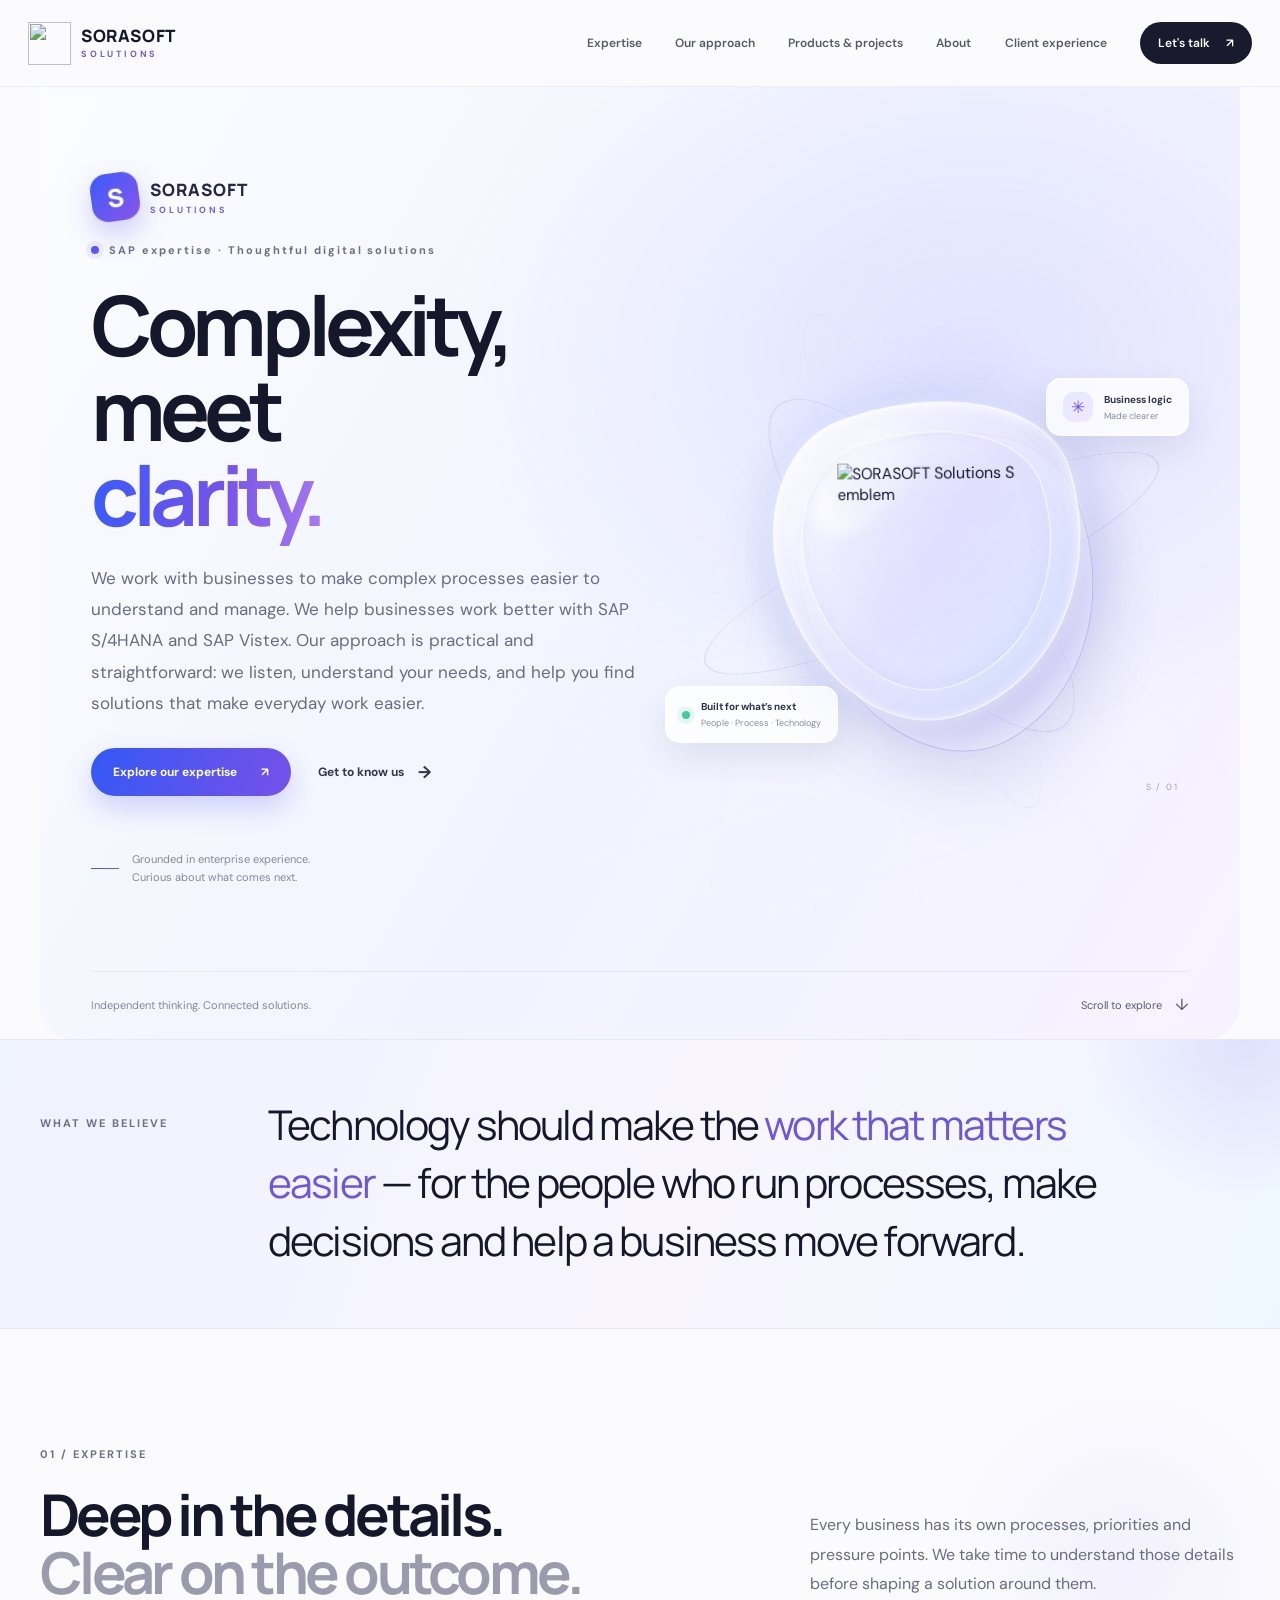
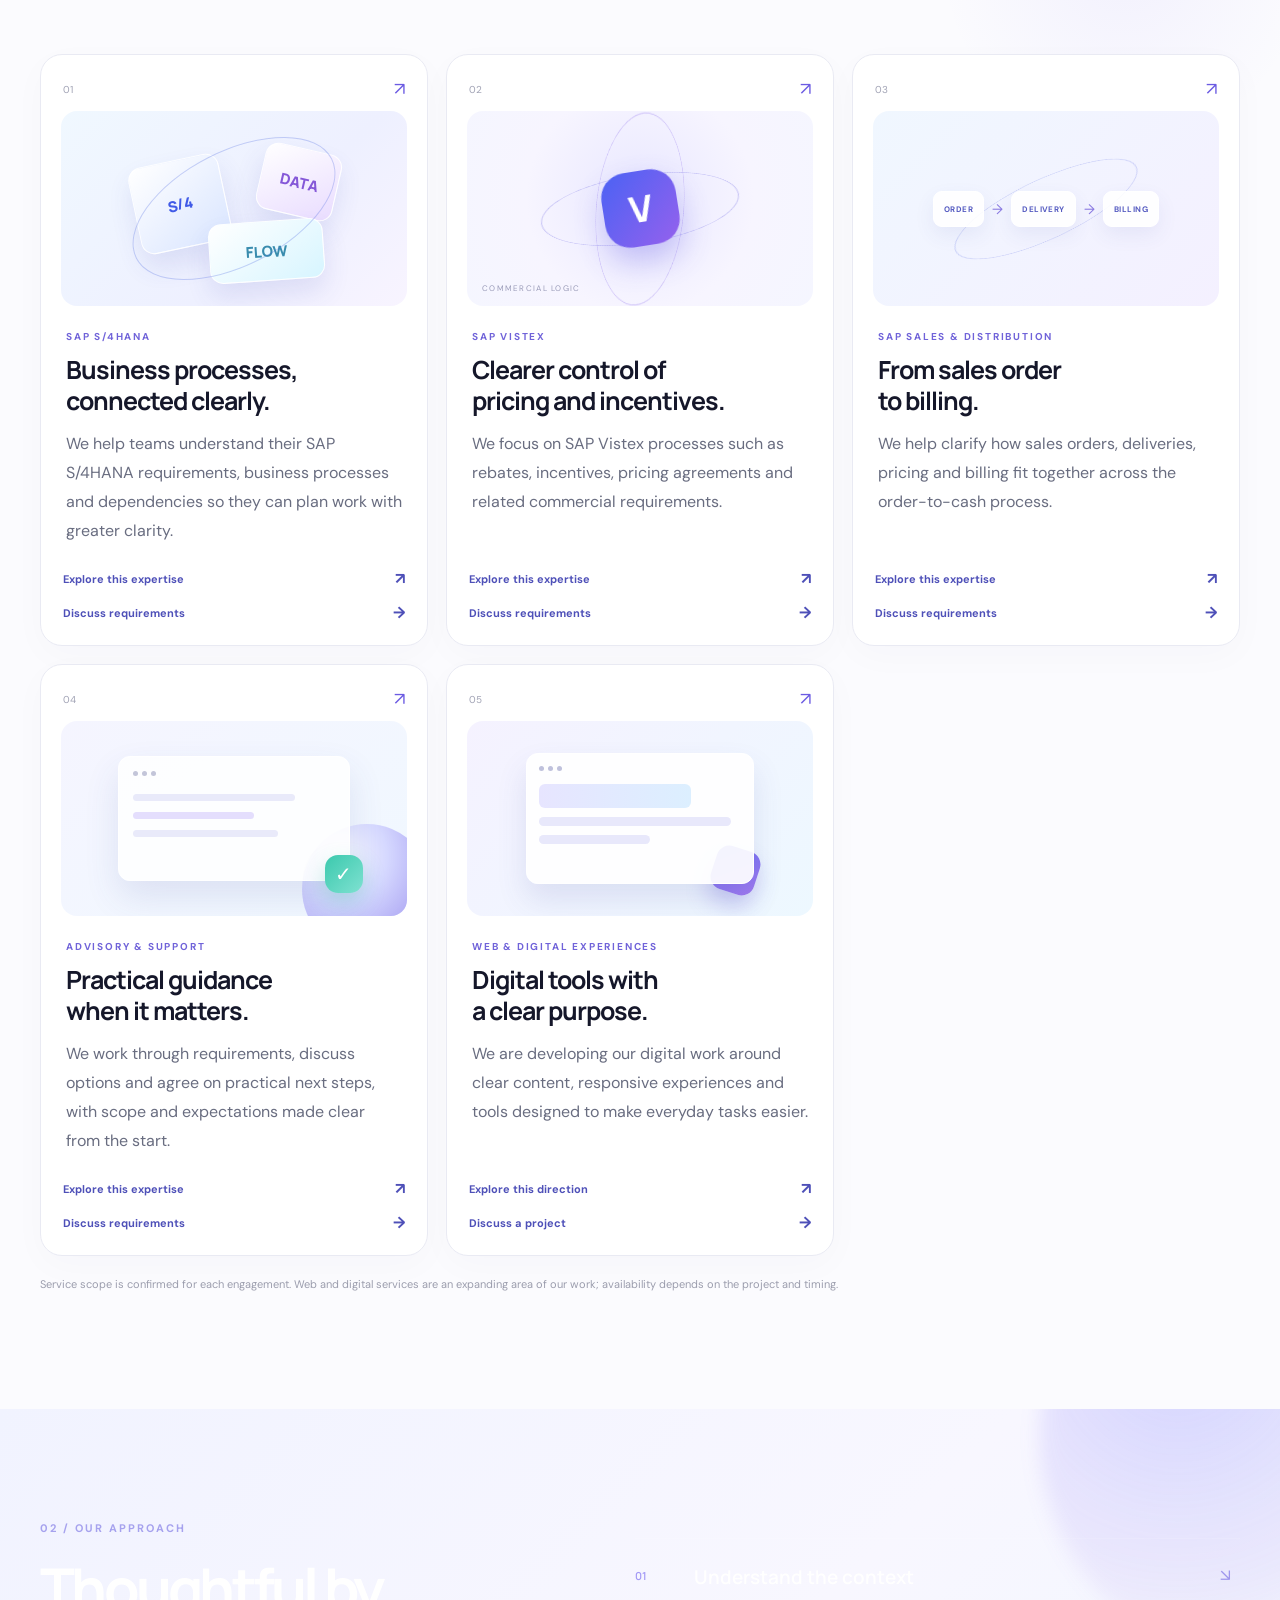
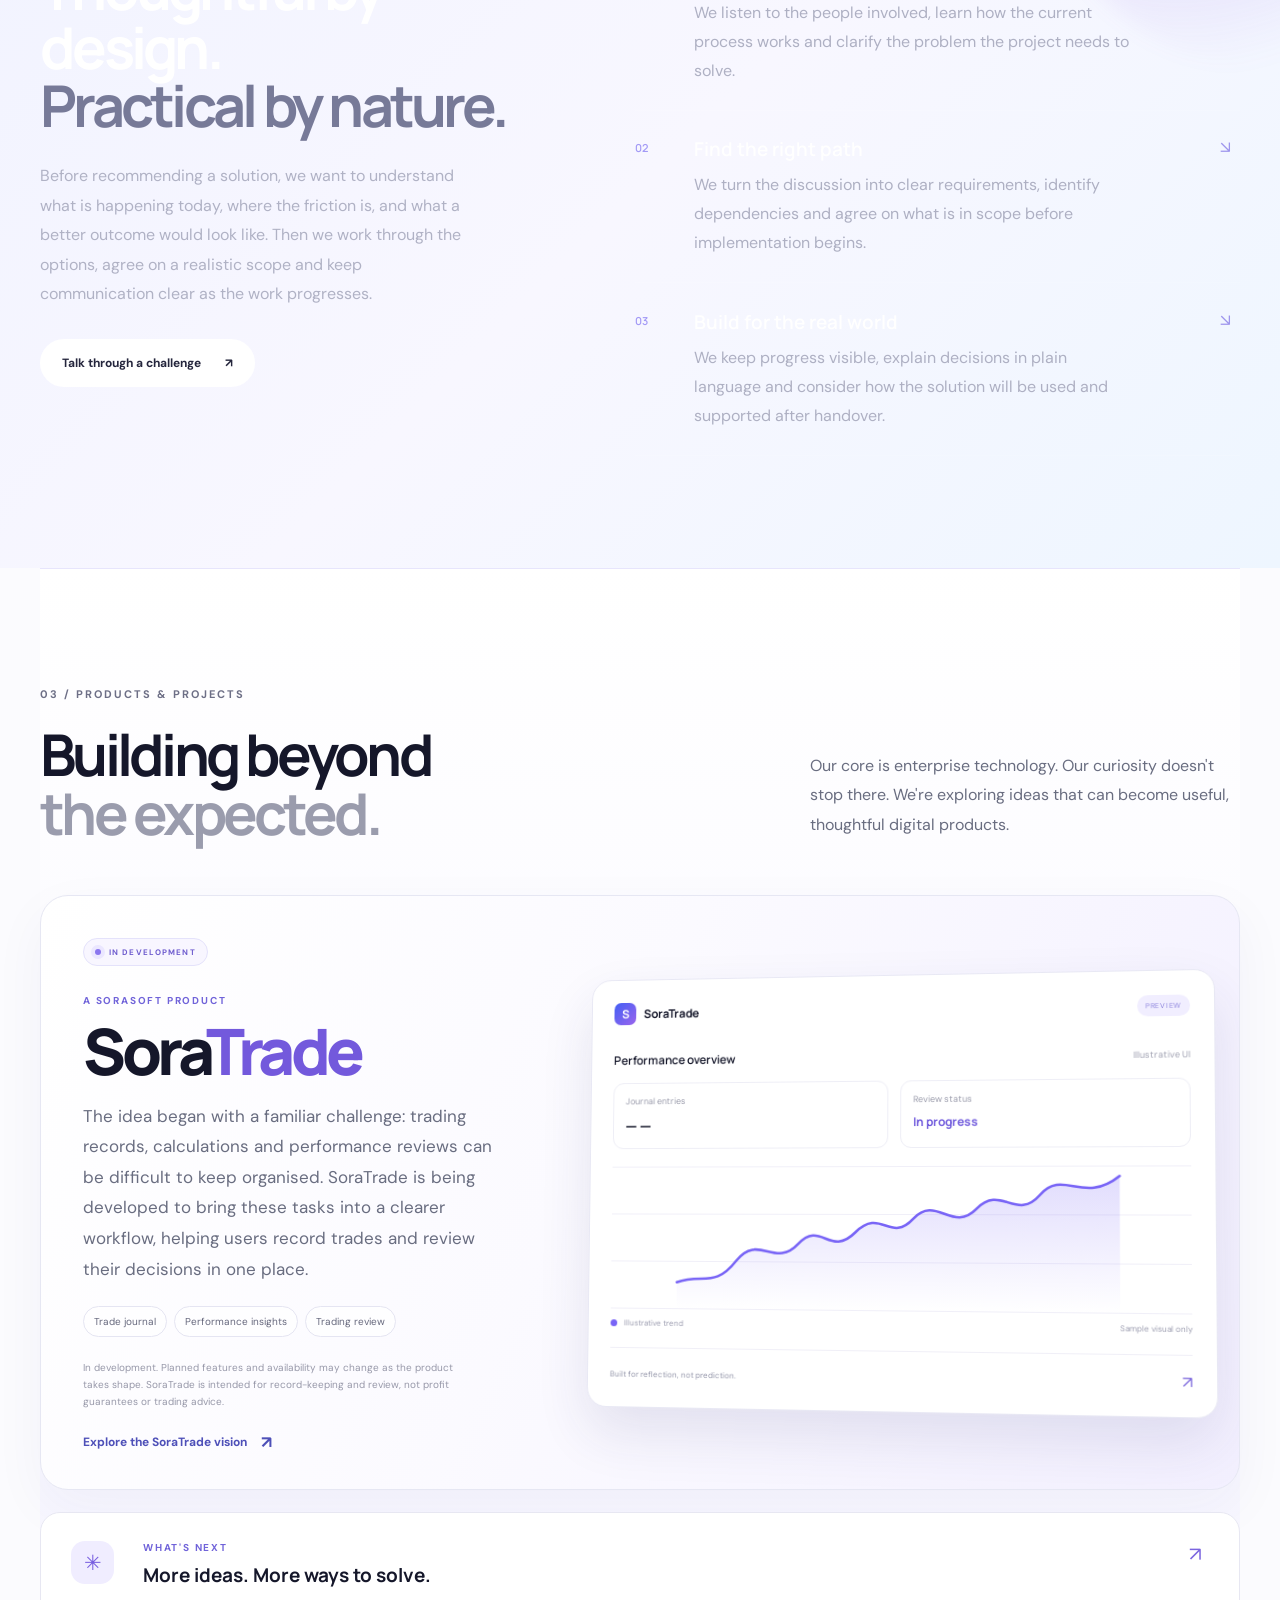
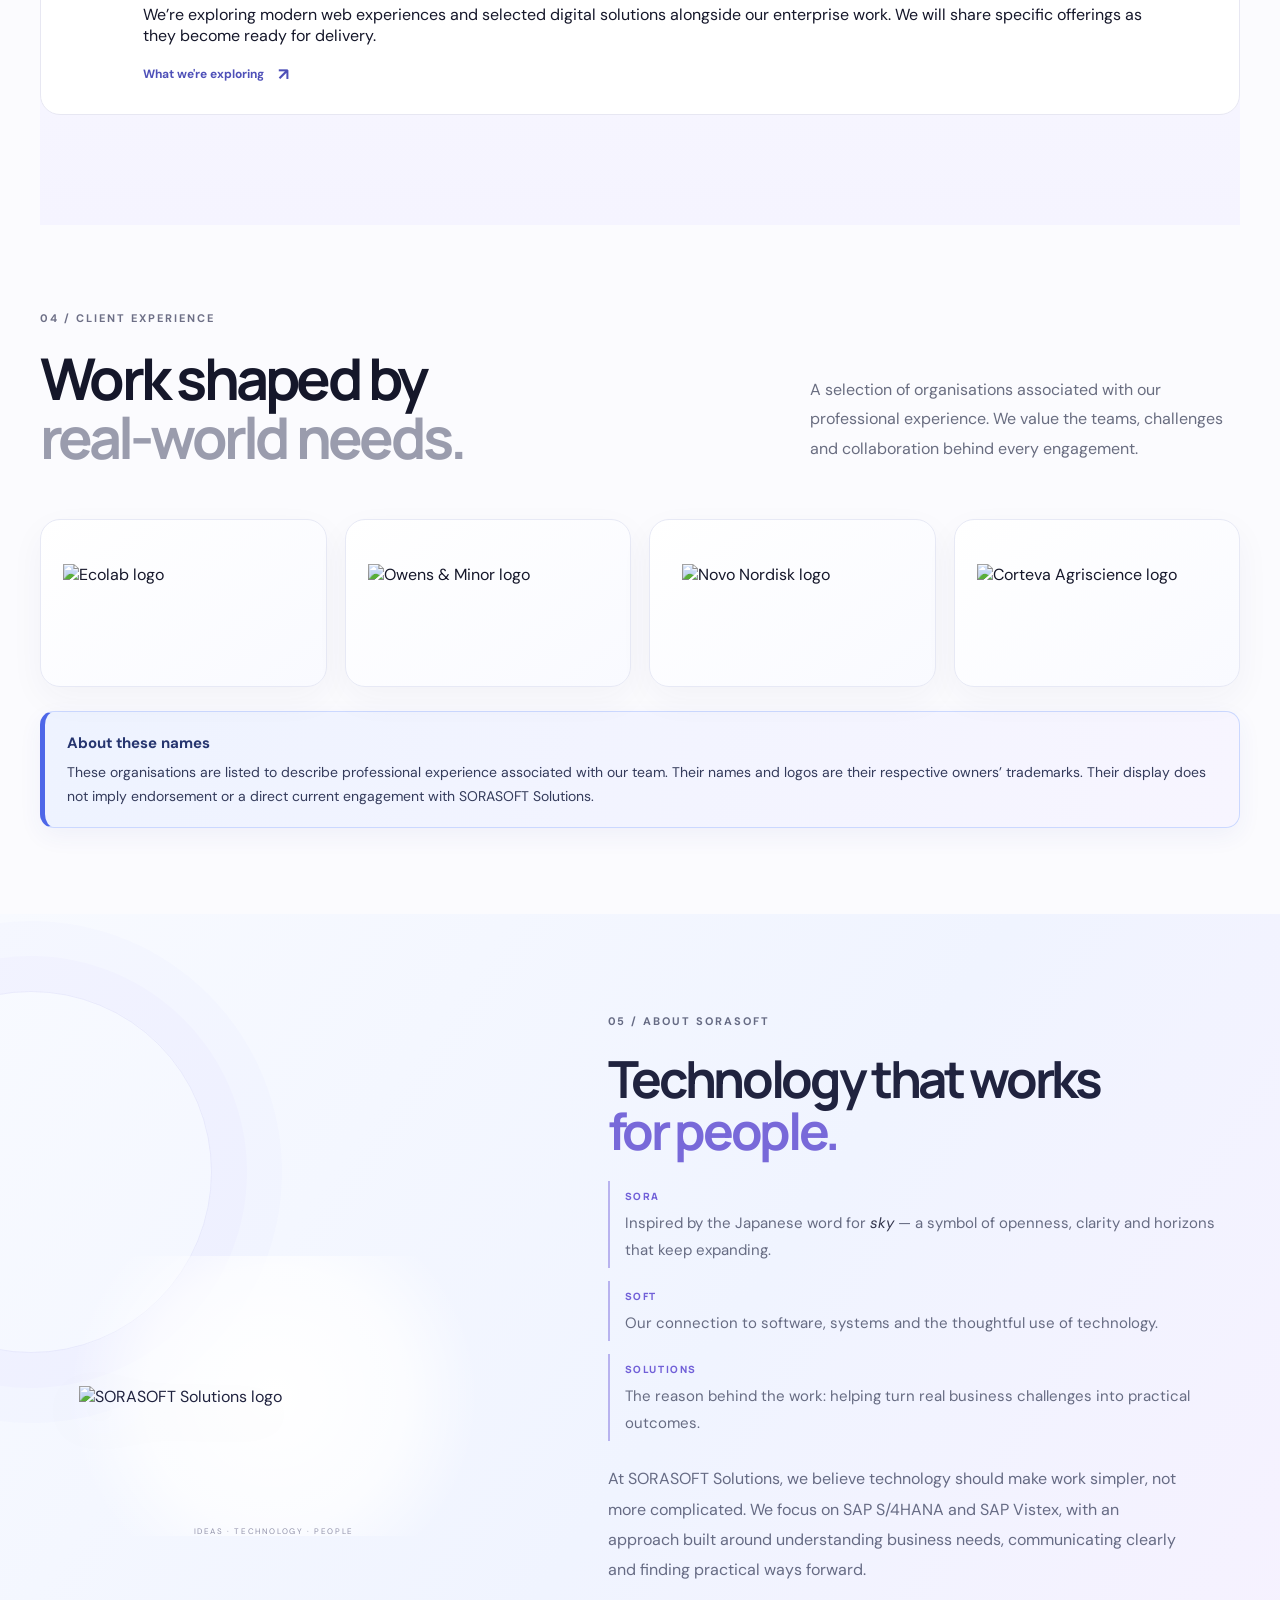
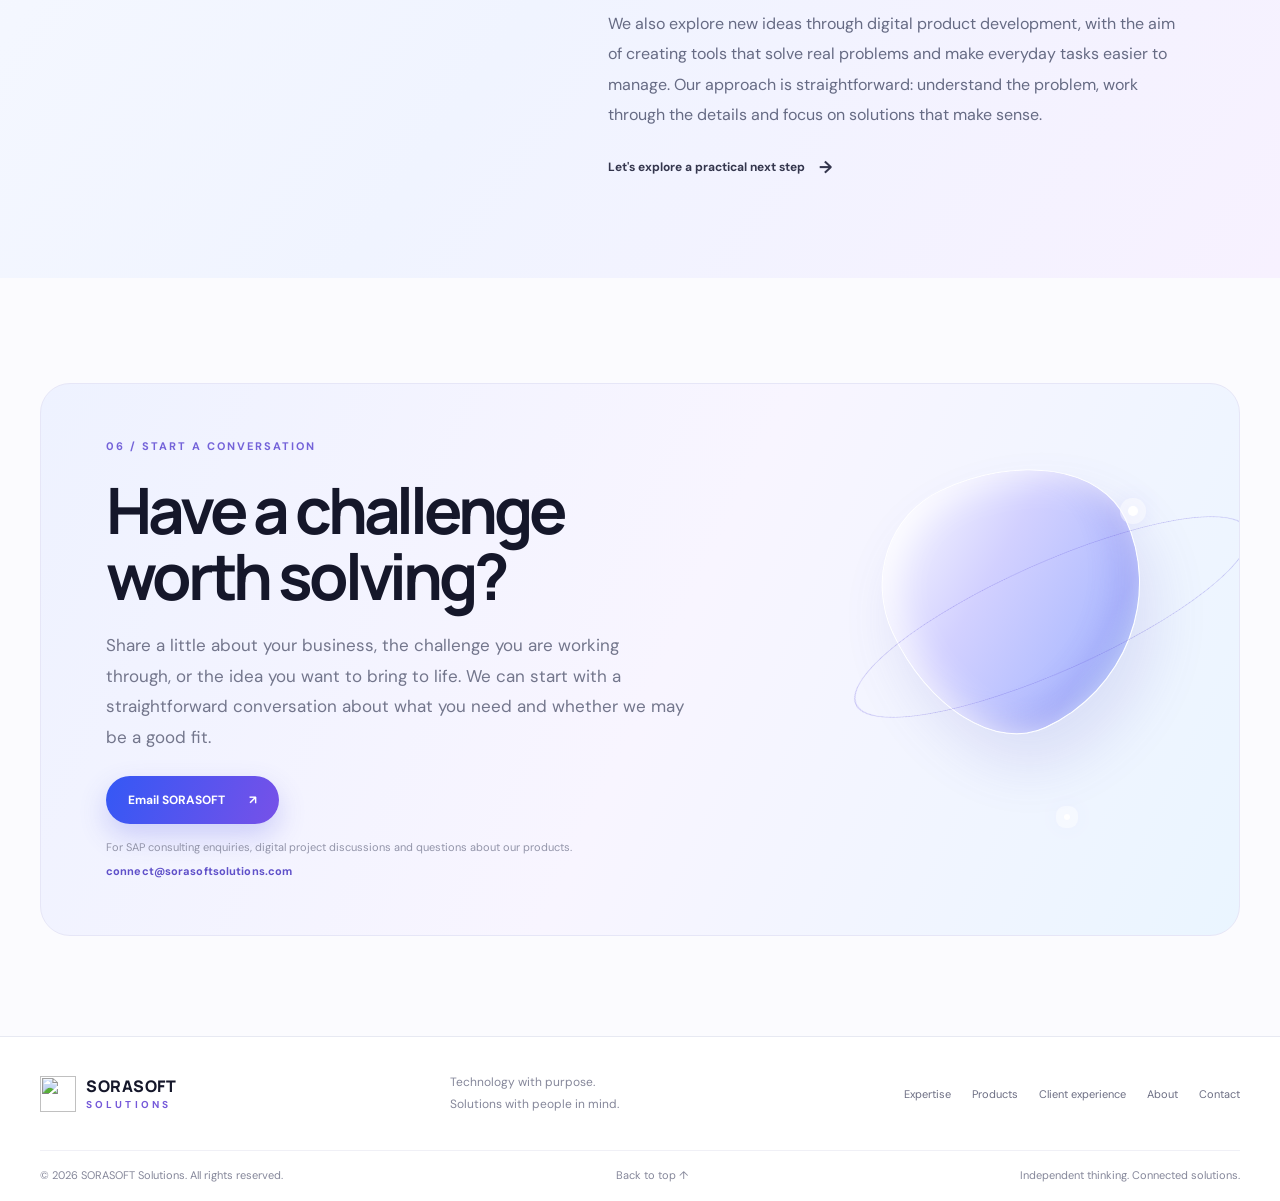
==== index.html @ 2ef9d464 "Add files via upload" ====
<!doctype html>
<html lang="en">
<head>
  <meta charset="utf-8">
  <meta name="viewport" content="width=device-width, initial-scale=1">
  <meta name="theme-color" content="#f8f9ff">
  <meta name="description" content="SORASOFT Solutions (also written Sora Soft Solutions) provides focused SAP S/4HANA, SAP Vistex, SAP Sales and Distribution, and practical technology consulting. Visit sorasoftsolutions.com.">
  <meta name="author" content="SORASOFT Solutions">
  <meta name="application-name" content="SORASOFT Solutions">
  <meta property="og:site_name" content="SORASOFT Solutions">
  <meta name="twitter:card" content="summary">
  <meta property="og:title" content="SORASOFT Solutions — Technology with purpose">
  <meta property="og:description" content="SAP expertise today. Thoughtful digital products for tomorrow.">
  <meta property="og:type" content="website">
  <meta name="color-scheme" content="light">
  <meta property="og:url" content="https://sorasoftsolutions.com/">
  <link rel="canonical" href="https://sorasoftsolutions.com/">
  <link rel="icon" type="image/png" href="img/favicon.png">
  <link rel="preconnect" href="https://fonts.googleapis.com">
  <link rel="preconnect" href="https://fonts.gstatic.com" crossorigin>
  <link href="https://fonts.googleapis.com/css2?family=DM+Sans:wght@400;500;600;700&family=Manrope:wght@400;500;600;700;800&display=swap" rel="stylesheet">
  <link rel="stylesheet" href="style.css">
  <script type="application/ld+json">
  {
    "@context": "https://schema.org",
    "@type": "WebSite",
    "url": "https://sorasoftsolutions.com/",
    "name": "SORASOFT Solutions",
    "alternateName": ["Sora Soft Solutions", "sorasoftsolutions", "sorasoftsolutions.com"]
  }
  </script>
  <script type="application/ld+json">
  {
    "@context": "https://schema.org",
    "@type": "Organization",
    "name": "SORASOFT Solutions",
    "alternateName": "Sora Soft Solutions",
    "url": "https://sorasoftsolutions.com/",
    "logo": "https://sorasoftsolutions.com/img/sorasoft-logo-full.png",
    "email": "connect@sorasoftsolutions.com",
    "description": "Technology consulting focused on SAP S/4HANA, SAP Vistex, SAP Sales and Distribution, and selected digital experiences."
  }
  </script>
  <title>SORASOFT Solutions | Sora Soft Solutions — SAP S/4HANA & SAP Vistex</title>
</head>
<body>
  <div class="welcome-reveal" aria-hidden="true">
    <div class="welcome-reveal-orbit"></div>
    <img src="img/sorasoft-symbol.png" alt="" class="welcome-reveal-symbol">
    <div class="welcome-reveal-name"><strong>SORASOFT</strong><span>SOLUTIONS</span></div>
    <div class="welcome-reveal-line"></div>
  </div>
  <div class="scroll-progress" aria-hidden="true"><span id="progressBar"></span></div>
  <a class="skip-link" href="#main-content">Skip to content</a>
  <header class="site-header" id="top">
    <div class="nav-shell">
      <a class="brand" href="#top" aria-label="SORASOFT Solutions home">
        <img src="img/sorasoft-symbol.png" alt="" class="brand-symbol">
        <span class="brand-type"><strong>SORASOFT</strong><small>SOLUTIONS</small></span>
      </a>
      <button class="menu-toggle" aria-label="Open navigation" aria-expanded="false" aria-controls="mainNav">
        <span></span><span></span>
      </button>
      <nav class="main-nav" id="mainNav" aria-label="Main navigation">
        <a href="#expertise">Expertise</a>
        <a href="#approach">Our approach</a>
        <a href="#products">Products & projects</a>
        <a href="#about">About</a><a href="#clients">Client experience</a>
        <a class="nav-cta" href="#contact">Let's talk <span aria-hidden="true">↗</span></a>
      </nav>
    </div>
  </header>

  <main id="main-content">
    <section class="hero section-wrap">
      <div class="hero-copy reveal">
        <p class="hero-brand-reveal"><span class="hero-brand-mark">S</span><span><strong>SORASOFT</strong><small>SOLUTIONS</small></span></p>
        <div class="eyebrow"><span class="eyebrow-dot"></span> SAP expertise · Thoughtful digital solutions</div>
        <h1>Complexity, meet<br><span class="gradient-text">clarity.</span></h1>
        <p class="hero-lede">We work with businesses to make complex processes easier to understand and manage. We help businesses work better with SAP S/4HANA and SAP Vistex. Our approach is practical and straightforward: we listen, understand your needs, and help you find solutions that make everyday work easier.</p>
        <div class="hero-actions">
          <a class="button button-primary" href="#expertise">Explore our expertise <span aria-hidden="true">↗</span></a>
          <a class="text-link" href="#about">Get to know us <span aria-hidden="true">→</span></a>
        </div>
        <div class="hero-note">
          <span class="note-line"></span>
          <span>Grounded in enterprise experience.<br>Curious about what comes next.</span>
        </div>
      </div>

      <div class="hero-art reveal" aria-label="Abstract blue and violet dimensional artwork">
        <div class="art-glow"></div>
        <div class="art-grid"></div>
        <div class="orbit orbit-one"></div>
        <div class="orbit orbit-two"></div>
        <div class="orbit orbit-three"></div>
        <div class="glass-disc disc-back"></div>
        <div class="glass-disc disc-main">
          <div class="disc-highlight"></div>
          <img src="img/sorasoft-symbol.png" alt="SORASOFT Solutions S emblem" class="hero-symbol">
        </div>
        <div class="float-chip chip-top"><span class="chip-icon">✳</span><span><b>Business logic</b><small>Made clearer</small></span></div>
        <div class="float-chip chip-bottom"><span class="chip-pulse"></span><span><b>Built for what’s next</b><small>People · Process · Technology</small></span></div>
        <span class="art-index">S / 01</span>
      </div>
      <div class="hero-bottomline"><span>Independent thinking. Connected solutions.</span><a href="#expertise" aria-label="Scroll to expertise">Scroll to explore <span>↓</span></a></div>
    </section>

    <section class="intro-band">
      <div class="section-wrap intro-inner reveal">
        <p class="section-kicker">WHAT WE BELIEVE</p>
        <p class="intro-statement">Technology should make the <span>work that matters easier</span> — for the people who run processes, make decisions and help a business move forward.</p>
      </div>
    </section>

    <section class="section-wrap section-space" id="expertise">
      <div class="section-heading reveal">
        <div><p class="section-kicker">01 / EXPERTISE</p><h2>Deep in the details.<br><span class="muted-heading">Clear on the outcome.</span></h2></div>
        <p class="section-summary">Every business has its own processes, priorities and pressure points. We take time to understand those details before shaping a solution around them.</p>
      </div>
      <div class="expertise-grid">
        <article class="expertise-card reveal">
          <div class="card-topline"><span>01</span><span class="card-arrow">↗</span></div>
          <div class="card-visual visual-s4"><div class="s4-tile tile-one">S/4</div><div class="s4-tile tile-two">DATA</div><div class="s4-tile tile-three">FLOW</div><div class="s4-orbit"></div></div>
          <div class="card-copy"><p class="card-eyebrow">SAP S/4HANA</p><h3>Business processes,<br>connected clearly.</h3><p>We help teams understand their SAP S/4HANA requirements, business processes and dependencies so they can plan work with greater clarity.</p></div>
          <div class="card-actions"><button class="card-link detail-trigger" type="button" data-detail="s4hana">Explore this expertise <span>↗</span></button><a class="card-link" href="#contact">Discuss requirements <span>→</span></a></div>
        </article>
        <article class="expertise-card card-large reveal">
          <div class="card-topline"><span>02</span><span class="card-arrow">↗</span></div>
          <div class="card-visual visual-vistex"><div class="vistex-ring ring-a"></div><div class="vistex-ring ring-b"></div><div class="vistex-core">V</div><span class="visual-label">COMMERCIAL LOGIC</span></div>
          <div class="card-copy"><p class="card-eyebrow">SAP VISTEX</p><h3>Clearer control of<br>pricing and incentives.</h3><p>We focus on SAP Vistex processes such as rebates, incentives, pricing agreements and related commercial requirements.</p></div>
          <div class="card-actions"><button class="card-link detail-trigger" type="button" data-detail="vistex">Explore this expertise <span>↗</span></button><a class="card-link" href="#contact">Discuss requirements <span>→</span></a></div>
        </article>
        <article class="expertise-card reveal">
          <div class="card-topline"><span>03</span><span class="card-arrow">↗</span></div>
          <div class="card-visual visual-sd"><div class="sd-flow"><span>ORDER</span><i>→</i><span>DELIVERY</span><i>→</i><span>BILLING</span></div><div class="sd-orbit"></div></div>
          <div class="card-copy"><p class="card-eyebrow">SAP SALES & DISTRIBUTION</p><h3>From sales order<br>to billing.</h3><p>We help clarify how sales orders, deliveries, pricing and billing fit together across the order-to-cash process.</p></div>
          <div class="card-actions"><button class="card-link detail-trigger" type="button" data-detail="sd">Explore this expertise <span>↗</span></button><a class="card-link" href="#contact">Discuss requirements <span>→</span></a></div>
        </article>
        <article class="expertise-card reveal">
          <div class="card-topline"><span>04</span><span class="card-arrow">↗</span></div>
          <div class="card-visual visual-support"><div class="support-window"><div class="window-dots"><i></i><i></i><i></i></div><div class="window-row row-a"></div><div class="window-row row-b"></div><div class="window-row row-c"></div><div class="window-check">✓</div></div><div class="support-orb"></div></div>
          <div class="card-copy"><p class="card-eyebrow">ADVISORY & SUPPORT</p><h3>Practical guidance<br>when it matters.</h3><p>We work through requirements, discuss options and agree on practical next steps, with scope and expectations made clear from the start.</p></div>
          <div class="card-actions"><button class="card-link detail-trigger" type="button" data-detail="advisory">Explore this expertise <span>↗</span></button><a class="card-link" href="#contact">Discuss requirements <span>→</span></a></div>
        </article>
        <article class="expertise-card reveal">
          <div class="card-topline"><span>05</span><span class="card-arrow">↗</span></div>
          <div class="card-visual visual-web"><div class="web-window"><div class="web-top"><i></i><i></i><i></i></div><div class="web-block web-block-a"></div><div class="web-block web-block-b"></div><div class="web-block web-block-c"></div></div><div class="web-cube"></div></div>
          <div class="card-copy"><p class="card-eyebrow">WEB & DIGITAL EXPERIENCES</p><h3>Digital tools with<br>a clear purpose.</h3><p>We are developing our digital work around clear content, responsive experiences and tools designed to make everyday tasks easier.</p></div>
          <div class="card-actions"><button class="card-link detail-trigger" type="button" data-detail="web">Explore this direction <span>↗</span></button><a class="card-link" href="#contact">Discuss a project <span>→</span></a></div>
        </article>
      </div>

      <p class="section-footnote">Service scope is confirmed for each engagement. Web and digital services are an expanding area of our work; availability depends on the project and timing.</p>
    </section>

    <section class="approach-section" id="approach">
      <div class="section-wrap approach-layout">
        <div class="approach-copy reveal"><p class="section-kicker">02 / OUR APPROACH</p><h2>Thoughtful by design.<br><span class="muted-heading">Practical by nature.</span></h2><p class="section-summary">Before recommending a solution, we want to understand what is happening today, where the friction is, and what a better outcome would look like. Then we work through the options, agree on a realistic scope and keep communication clear as the work progresses.</p><a class="button button-light" href="#contact">Talk through a challenge <span>↗</span></a></div>
        <div class="approach-steps reveal">
          <article class="approach-step"><span class="step-number">01</span><div><h3>Understand the context</h3><p>We listen to the people involved, learn how the current process works and clarify the problem the project needs to solve.</p></div><span class="step-mark">↘</span></article>
          <article class="approach-step"><span class="step-number">02</span><div><h3>Find the right path</h3><p>We turn the discussion into clear requirements, identify dependencies and agree on what is in scope before implementation begins.</p></div><span class="step-mark">↘</span></article>
          <article class="approach-step"><span class="step-number">03</span><div><h3>Build for the real world</h3><p>We keep progress visible, explain decisions in plain language and consider how the solution will be used and supported after handover.</p></div><span class="step-mark">↘</span></article>
        </div>
      </div>
      <div class="approach-orb" aria-hidden="true"></div>
    </section>

    <section class="section-wrap section-space products-section" id="products">
      <div class="section-heading reveal">
        <div><p class="section-kicker">03 / PRODUCTS & PROJECTS</p><h2>Building beyond<br><span class="muted-heading">the expected.</span></h2></div>
        <p class="section-summary">Our core is enterprise technology. Our curiosity doesn't stop there. We're exploring ideas that can become useful, thoughtful digital products.</p>
      </div>
      <article class="product-card reveal">
        <div class="product-copy">
          <div class="product-status"><span class="status-dot"></span> IN DEVELOPMENT</div>
          <p class="card-eyebrow">A SORASOFT PRODUCT</p>
          <h3>Sora<span>Trade</span></h3>
          <p class="product-description">The idea began with a familiar challenge: trading records, calculations and performance reviews can be difficult to keep organised. SoraTrade is being developed to bring these tasks into a clearer workflow, helping users record trades and review their decisions in one place.</p>
          <div class="product-tags"><span>Trade journal</span><span>Performance insights</span><span>Trading review</span></div>
          <p class="product-disclaimer">In development. Planned features and availability may change as the product takes shape. SoraTrade is intended for record-keeping and review, not profit guarantees or trading advice.</p>
          <button class="text-link product-link detail-trigger product-detail-trigger" type="button" data-detail="soratrade">Explore the SoraTrade vision <span>↗</span></button>
        </div>
        <div class="product-preview" aria-label="Illustrative SoraTrade analytics interface preview">
          <div class="preview-top"><div class="preview-brand"><span class="preview-mark">S</span> SoraTrade</div><span class="preview-pill">PREVIEW</span></div>
          <div class="preview-heading"><span>Performance overview</span><span class="preview-period">Illustrative UI</span></div>
          <div class="preview-metrics"><div><small>Journal entries</small><b>— —</b></div><div><small>Review status</small><b class="metric-blue">In progress</b></div></div>
          <div class="chart-area"><div class="chart-gridlines"><i></i><i></i><i></i><i></i></div><svg viewBox="0 0 520 170" role="img" aria-label="Illustrative analytics curve, not real trading data"><defs><linearGradient id="chartFill" x1="0" y1="0" x2="0" y2="1"><stop offset="0" stop-color="#7864f6" stop-opacity=".22"/><stop offset="1" stop-color="#7864f6" stop-opacity="0"/></linearGradient></defs><path class="chart-fill" d="M0 138 C32 127 46 145 72 112 S119 121 146 92 S184 108 214 78 S255 91 282 62 S328 79 356 50 S402 65 429 34 S478 46 520 12 L520 170 L0 170Z"/><path class="chart-line" d="M0 138 C32 127 46 145 72 112 S119 121 146 92 S184 108 214 78 S255 91 282 62 S328 79 356 50 S402 65 429 34 S478 46 520 12"/></svg></div>
          <div class="preview-legend"><span><i></i> Illustrative trend</span><span>Sample visual only</span></div>
          <div class="preview-footer"><span>Built for reflection, not prediction.</span><span>↗</span></div>
        </div>
      </article>
      <div class="future-strip reveal"><div class="future-icon">✳</div><div><p class="card-eyebrow">WHAT'S NEXT</p><h3>More ideas. More ways to solve.</h3><p>We’re exploring modern web experiences and selected digital solutions alongside our enterprise work. We will share specific offerings as they become ready for delivery.</p><button class="text-link detail-trigger future-detail-trigger" type="button" data-detail="digital">What we're exploring <span>↗</span></button></div><span class="future-arrow">↗</span></div>
    </section>

    <section class="section-wrap section-space clients-section" id="clients">
      <div class="section-heading reveal">
        <div><p class="section-kicker">04 / CLIENT EXPERIENCE</p><h2>Work shaped by<br><span class="muted-heading">real-world needs.</span></h2></div>
        <p class="section-summary">A selection of organisations associated with our professional experience. We value the teams, challenges and collaboration behind every engagement.</p>
      </div>
      <div class="client-grid reveal" aria-label="Organisations associated with our professional experience">
        <div class="client-card"><img class="client-logo ecolab-logo" src="img/clients/ecolab.svg" alt="Ecolab logo" loading="lazy"></div>
        <div class="client-card"><img class="client-logo owens-logo" src="img/clients/owens-minor-black.png" alt="Owens &amp; Minor logo" loading="lazy"></div>
        <div class="client-card"><img class="client-logo novo-logo" src="img/clients/novo-nordisk.jpg" alt="Novo Nordisk logo" loading="lazy"></div>
        <div class="client-card"><img class="client-logo corteva-logo" src="img/clients/corteva.webp" alt="Corteva Agriscience logo" loading="lazy"></div>
      </div>
      <div class="client-note" role="note"><strong>About these names</strong><p>These organisations are listed to describe professional experience associated with our team. Their names and logos are their respective owners’ trademarks. Their display does not imply endorsement or a direct current engagement with SORASOFT Solutions.</p></div>
    </section>

    <section class="about-section" id="about">
      <div class="section-wrap about-layout">
        <div class="about-mark reveal"><img src="img/sorasoft-logo-full.png" alt="SORASOFT Solutions logo" loading="lazy"><div class="about-mark-caption">IDEAS · TECHNOLOGY · PEOPLE</div></div>
        <div class="about-copy reveal"><p class="section-kicker">05 / ABOUT SORASOFT</p><h2>Technology that works<br><span class="muted-heading">for people.</span></h2>
          <div class="name-meaning">
            <div><span class="meaning-word">SORA</span><p>Inspired by the Japanese word for <em>sky</em> — a symbol of openness, clarity and horizons that keep expanding.</p></div>
            <div><span class="meaning-word">SOFT</span><p>Our connection to software, systems and the thoughtful use of technology.</p></div>
            <div><span class="meaning-word">SOLUTIONS</span><p>The reason behind the work: helping turn real business challenges into practical outcomes.</p></div>
          </div>
          <p>At SORASOFT Solutions, we believe technology should make work simpler, not more complicated. We focus on SAP S/4HANA and SAP Vistex, with an approach built around understanding business needs, communicating clearly and finding practical ways forward.</p>
          <p>We also explore new ideas through digital product development, with the aim of creating tools that solve real problems and make everyday tasks easier to manage. Our approach is straightforward: understand the problem, work through the details and focus on solutions that make sense.</p>
          <a class="text-link" href="#contact">Let's explore a practical next step <span>→</span></a>
        </div>
      </div>
    </section>

    <section class="section-wrap contact-section" id="contact">
      <div class="contact-panel reveal">
        <div class="contact-art" aria-hidden="true"><div class="contact-sphere"></div><div class="contact-orbit"></div><div class="contact-spark spark-one"></div><div class="contact-spark spark-two"></div></div>
        <div class="contact-content"><p class="section-kicker">06 / START A CONVERSATION</p><h2>Have a challenge<br>worth solving?</h2><p>Share a little about your business, the challenge you are working through, or the idea you want to bring to life. We can start with a straightforward conversation about what you need and whether we may be a good fit.</p><a class="button button-primary" href="https://mail.google.com/mail/?view=cm&fs=1&to=connect@sorasoftsolutions.com&su=Enquiry%20for%20SORASOFT%20Solutions" target="_blank" rel="noopener noreferrer">Email SORASOFT <span>↗</span></a><small>For SAP consulting enquiries, digital project discussions and questions about our products.</small><a class="contact-email" href="https://mail.google.com/mail/?view=cm&fs=1&to=connect@sorasoftsolutions.com&su=Enquiry%20for%20SORASOFT%20Solutions" target="_blank" rel="noopener noreferrer">connect@sorasoftsolutions.com</a></div>
      </div>
    </section>
  </main>

  <footer class="site-footer">
    <div class="section-wrap footer-main">
      <a class="brand footer-brand" href="#top"><img src="img/sorasoft-symbol.png" alt="" class="brand-symbol"><span class="brand-type"><strong>SORASOFT</strong><small>SOLUTIONS</small></span></a>
      <p>Technology with purpose.<br>Solutions with people in mind.</p>
      <div class="footer-links"><a href="#expertise">Expertise</a><a href="#products">Products</a><a href="#clients">Client experience</a><a href="#about">About</a><a href="#contact">Contact</a></div>
    </div>
    <div class="section-wrap footer-bottom"><span>© <span id="year"></span> SORASOFT Solutions. All rights reserved.</span><a href="#top">Back to top ↑</a><span>Independent thinking. Connected solutions.</span></div>
  </footer>
<dialog class="detail-dialog" id="detailDialog" aria-labelledby="detailTitle">
    <div class="detail-dialog-inner">
      <button class="dialog-close detail-close" type="button" aria-label="Close details">×</button>
      <div class="detail-visual" aria-hidden="true"><div class="detail-visual-orbit"></div><div class="detail-visual-core">S</div></div>
      <div class="detail-body">
        <p class="section-kicker" id="detailKicker">SORASOFT / DETAILS</p>
        <h2 id="detailTitle">Explore our work</h2>
        <p class="detail-intro" id="detailIntro"></p>
        <div class="detail-divider"></div>
        <h3 id="detailListHeading">What this can include</h3>
        <ul class="detail-list" id="detailList"></ul>
        <p class="detail-note" id="detailNote"></p>
        <a class="button button-primary detail-contact" id="detailContact" href="https://mail.google.com/mail/?view=cm&fs=1&to=connect@sorasoftsolutions.com&su=Enquiry%20for%20SORASOFT%20Solutions" target="_blank" rel="noopener noreferrer">Discuss a project <span>↗</span></a>
      </div>
    </div>
  </dialog>

  <script src="script.js"></script>
</body>
</html>
---- style.css ----
@import url('https://fonts.googleapis.com/css2?family=DM+Sans:wght@400;500;600;700&family=Manrope:wght@400;500;600;700;800&display=swap');
:root{--ink:#15172a;--muted:#696d80;--line:#e7e9f2;--paper:#fbfbfe;--white:#fff;--blue:#3b5bfa;--violet:#8055e9;--cyan:#66d8f1;--lav:#f0edff;--max:1200px;--radius:26px;--shadow:0 22px 70px rgba(34,37,88,.10)}
*{box-sizing:border-box}html{scroll-behavior:smooth;scroll-padding-top:100px}body{margin:0;background:var(--paper);color:var(--ink);font-family:"DM Sans",sans-serif;-webkit-font-smoothing:antialiased;overflow-x:hidden}body.menu-open{overflow:hidden}a{color:inherit;text-decoration:none}button{font:inherit}.section-wrap{width:min(var(--max),calc(100% - 64px));margin-inline:auto}.scroll-progress{position:fixed;inset:0 0 auto;height:3px;z-index:1000;pointer-events:none}.scroll-progress span{display:block;height:100%;width:0;background:linear-gradient(90deg,var(--blue),var(--violet),var(--cyan))}
.site-header{position:sticky;top:0;z-index:100;background:rgba(251,251,254,.82);backdrop-filter:blur(18px);border-bottom:1px solid rgba(231,233,242,.75)}.nav-shell{width:min(1320px,calc(100% - 56px));height:86px;margin:auto;display:flex;align-items:center;justify-content:space-between;gap:32px}.brand{display:inline-flex;align-items:center;gap:10px;flex-shrink:0}.brand-symbol{width:43px;height:43px;object-fit:contain}.brand-type{display:flex;flex-direction:column;gap:1px;line-height:1}.brand-type strong{font-family:Manrope,sans-serif;font-size:17px;font-weight:800;letter-spacing:.035em}.brand-type small{font-size:9px;font-weight:700;letter-spacing:.31em;color:#7559d9;margin-top:5px}.main-nav{display:flex;align-items:center;gap:clamp(18px,2.6vw,36px);font-size:12px;font-weight:600;color:#56596d}.main-nav>a:not(.nav-cta){transition:color .2s}.main-nav>a:not(.nav-cta):hover{color:var(--blue)}.nav-cta{padding:13px 18px;background:#191a2d;color:white;border-radius:999px;display:flex;gap:16px;align-items:center;transition:transform .2s,background .2s}.nav-cta:hover{transform:translateY(-2px);background:var(--blue)}.menu-toggle{display:none}
.hero{min-height:660px;padding-top:86px;padding-bottom:24px;display:grid;grid-template-columns:1.03fr .97fr;align-items:center;gap:28px;position:relative}.hero-copy{padding:0 0 56px 0;position:relative;z-index:2}.eyebrow,.section-kicker,.card-eyebrow{font-size:10px;letter-spacing:.18em;font-weight:700;color:#6d6f86}.eyebrow{display:flex;align-items:center;gap:10px;margin-bottom:25px}.eyebrow-dot{width:8px;height:8px;border-radius:50%;background:linear-gradient(135deg,var(--blue),var(--violet));box-shadow:0 0 0 5px #eeebff}.hero h1,.section-heading h2,.approach-copy h2,.about-copy h2,.contact-content h2{font-family:Manrope,sans-serif;font-weight:700;letter-spacing:-.065em;line-height:1.02;margin:0;font-size:clamp(50px,6.1vw,80px)}.gradient-text{background:linear-gradient(100deg,#3b5bfa 5%,#7453e8 55%,#aa7bf0);-webkit-background-clip:text;background-clip:text;color:transparent}.hero-lede{max-width:520px;font-size:16px;line-height:1.85;color:var(--muted);margin:26px 0 28px}.hero-actions{display:flex;align-items:center;gap:27px;flex-wrap:wrap}.button{display:inline-flex;align-items:center;justify-content:center;gap:24px;border-radius:999px;padding:16px 22px;font-size:12px;font-weight:700;transition:transform .22s,box-shadow .22s,background .22s}.button:hover{transform:translateY(-3px)}.button-primary{color:white;background:linear-gradient(110deg,#3458f5,#7751e8);box-shadow:0 12px 28px rgba(81,83,232,.24)}.button-primary:hover{box-shadow:0 17px 34px rgba(81,83,232,.32)}.text-link{display:inline-flex;align-items:center;gap:14px;font-size:12px;font-weight:700;color:#34364d}.text-link span{font-size:17px;transition:transform .2s}.text-link:hover span{transform:translateX(4px)}.hero-note{display:flex;align-items:center;gap:13px;color:#85879a;font-size:10px;line-height:1.7;margin-top:54px}.note-line{width:28px;height:1px;background:linear-gradient(90deg,var(--blue),var(--violet))}
.hero-art{position:relative;min-height:500px;display:grid;place-items:center;isolation:isolate;perspective:1000px}.art-glow{position:absolute;width:74%;aspect-ratio:1;border-radius:50%;background:radial-gradient(circle,rgba(135,119,255,.22),rgba(115,185,255,.12) 42%,transparent 70%);filter:blur(8px);animation:glow 8s ease-in-out infinite alternate}.art-grid{position:absolute;inset:10% -6% 0;background-image:linear-gradient(rgba(100,106,193,.08) 1px,transparent 1px),linear-gradient(90deg,rgba(100,106,193,.08) 1px,transparent 1px);background-size:38px 38px;mask-image:radial-gradient(ellipse,black 0%,transparent 69%);transform:perspective(650px) rotateX(58deg) rotateZ(-16deg) scale(1.2);opacity:.6}.glass-disc{position:absolute;width:min(65%,320px);aspect-ratio:1;border-radius:36% 64% 58% 42% / 45% 37% 63% 55%;transform-style:preserve-3d}.disc-back{background:linear-gradient(135deg,rgba(88,122,255,.16),rgba(173,114,250,.12));border:1px solid rgba(116,106,237,.24);box-shadow:inset 0 0 50px rgba(255,255,255,.7),0 40px 70px rgba(64,64,171,.08);transform:translate(34px,25px) rotate(-25deg) rotateY(22deg);animation:floatBack 9s ease-in-out infinite}.disc-main{display:grid;place-items:center;background:linear-gradient(145deg,rgba(255,255,255,.95),rgba(236,233,255,.75) 50%,rgba(215,233,255,.8));border:1px solid rgba(255,255,255,.95);box-shadow:inset 0 2px 12px rgba(255,255,255,.9),inset 0 -16px 30px rgba(109,96,224,.09),0 28px 70px rgba(72,70,175,.19),0 5px 15px rgba(255,255,255,.8);transform:rotate(-18deg) rotateY(-14deg);animation:floatMain 7s ease-in-out infinite}.disc-main:before{content:"";position:absolute;inset:9%;border-radius:inherit;border:1px solid rgba(255,255,255,.85);box-shadow:inset 0 0 24px rgba(128,96,238,.09)}.disc-highlight{position:absolute;top:8%;left:16%;width:46%;height:24%;border-radius:50%;background:linear-gradient(120deg,rgba(255,255,255,.88),rgba(255,255,255,0));filter:blur(7px);transform:rotate(-25deg)}.hero-symbol{width:60%;height:60%;object-fit:contain;filter:drop-shadow(0 16px 18px rgba(62,73,185,.2));transform:rotate(18deg);position:relative;z-index:2}.orbit{position:absolute;border:1px solid rgba(101,104,216,.23);border-radius:50%;transform:rotate(-24deg) rotateX(63deg)}.orbit-one{width:95%;height:45%;animation:orbitSpin 25s linear infinite}.orbit-two{width:82%;height:67%;transform:rotate(48deg) rotateX(66deg);border-color:rgba(121,88,230,.18)}.orbit-three{width:103%;height:57%;transform:rotate(66deg) rotateX(70deg);border-style:dashed;opacity:.6}.float-chip{position:absolute;z-index:4;display:flex;align-items:center;gap:11px;padding:13px 16px;border-radius:15px;background:rgba(255,255,255,.78);border:1px solid rgba(255,255,255,.95);box-shadow:0 14px 35px rgba(43,45,100,.1);backdrop-filter:blur(12px);animation:chipFloat 6s ease-in-out infinite}.float-chip b,.float-chip small{display:block}.float-chip b{font-size:10px;color:#30324a}.float-chip small{font-size:9px;color:#888ba0;margin-top:4px}.chip-top{top:14%;right:0}.chip-bottom{bottom:13%;left:-1%;animation-delay:-2s}.chip-icon{display:grid;place-items:center;width:30px;height:30px;border-radius:10px;background:linear-gradient(135deg,#e6e8ff,#f2e7ff);color:#6852dd;font-size:17px}.chip-pulse{width:8px;height:8px;border-radius:50%;background:#47c9a0;box-shadow:0 0 0 5px #e4f8f1}.art-index{position:absolute;right:2%;bottom:3%;font-size:9px;letter-spacing:.2em;color:#a0a2b7}.hero-bottomline{grid-column:1/-1;display:flex;justify-content:space-between;align-items:center;padding:22px 0 0;border-top:1px solid var(--line);font-size:10px;color:#85879a}.hero-bottomline a{display:flex;gap:13px;align-items:center;color:#595c72}.hero-bottomline a span{font-size:16px}
.intro-band{background:#f1f0ff;border-top:1px solid #e7e4ff;border-bottom:1px solid #e7e4ff}.intro-inner{display:grid;grid-template-columns:180px 1fr;align-items:start;gap:48px;padding-top:55px;padding-bottom:58px}.intro-inner .section-kicker{padding-top:10px}.intro-statement{font-family:Manrope,sans-serif;font-size:clamp(24px,3.2vw,40px);line-height:1.35;letter-spacing:-.045em;margin:0;max-width:850px}.intro-statement span{color:#6e56d9}
.section-space{padding-top:118px;padding-bottom:118px}.section-heading{display:flex;justify-content:space-between;align-items:end;gap:45px;margin-bottom:52px}.section-heading .section-kicker,.approach-copy .section-kicker,.about-copy .section-kicker,.contact-content .section-kicker{margin:0 0 24px}.section-heading h2,.approach-copy h2,.about-copy h2{font-size:clamp(38px,4.5vw,58px)}.muted-heading{color:#9a9cad}.section-summary{max-width:360px;font-size:13px;line-height:1.9;color:var(--muted);margin:0 0 3px}.expertise-grid{display:grid;grid-template-columns:repeat(3,1fr);gap:18px}.expertise-card{background:#fff;border:1px solid #e9eaf3;border-radius:22px;padding:22px;display:flex;flex-direction:column;min-width:0;box-shadow:0 10px 36px rgba(34,37,88,.025);transition:transform .3s,box-shadow .3s,border-color .3s;overflow:hidden}.expertise-card:hover{transform:translateY(-6px);box-shadow:0 22px 50px rgba(34,37,88,.09);border-color:#d8d9fa}.card-topline{display:flex;justify-content:space-between;align-items:center;font-size:10px;color:#a0a2b4}.card-arrow{font-size:18px;color:#6b5be2}.card-visual{height:195px;margin:10px -2px 24px;border-radius:16px;position:relative;overflow:hidden;display:grid;place-items:center}.visual-vistex{background:radial-gradient(circle at 50% 45%,#e8e7ff,#f7f5ff 56%,#f5f6ff)}.vistex-ring{position:absolute;border:1px solid rgba(94,87,223,.3);border-radius:50%;transform:rotateX(60deg) rotate(-25deg)}.ring-a{width:210px;height:130px}.ring-b{width:170px;height:200px;transform:rotateY(60deg) rotate(30deg);border-color:rgba(121,88,230,.28)}.vistex-core{width:75px;height:75px;border-radius:25px;display:grid;place-items:center;background:linear-gradient(135deg,#4a62f4,#9561ed);color:white;font:800 36px Manrope;box-shadow:0 15px 30px rgba(91,80,226,.3);transform:rotate(-9deg);z-index:1}.visual-label{position:absolute;bottom:13px;left:15px;font-size:8px;letter-spacing:.16em;color:#9b9cb9}.visual-s4{background:linear-gradient(135deg,#f0f8ff,#eef0ff 60%,#f8f4ff)}.s4-tile{position:absolute;display:grid;place-items:center;border-radius:13px;font:800 15px Manrope;box-shadow:0 14px 26px rgba(65,78,177,.12);border:1px solid rgba(255,255,255,.9);transform:rotate(-12deg)}.tile-one{width:92px;height:88px;left:21%;top:25%;background:linear-gradient(145deg,#fff,#d9e5ff);color:#405ae7}.tile-two{width:78px;height:68px;right:20%;top:19%;background:linear-gradient(145deg,#fff,#e9dcff);color:#8558d8;transform:rotate(13deg)}.tile-three{width:115px;height:60px;right:24%;bottom:13%;background:linear-gradient(145deg,#fff,#d7f5ff);color:#398cae;transform:rotate(-4deg)}.s4-orbit{position:absolute;width:220px;height:115px;border:1px solid rgba(85,110,226,.3);border-radius:50%;transform:rotate(-27deg)}.visual-support{background:linear-gradient(145deg,#f5f5ff,#f0f8ff)}.support-window{width:67%;height:64%;background:rgba(255,255,255,.85);border:1px solid white;border-radius:12px;box-shadow:0 16px 35px rgba(56,74,153,.12);padding:14px;position:relative;z-index:2}.window-dots{display:flex;gap:4px;margin-bottom:18px}.window-dots i{width:5px;height:5px;background:#c3c5d9;border-radius:50%}.window-row{height:7px;background:#e9eafa;border-radius:8px;margin:11px 0}.row-a{width:80%}.row-b{width:60%;background:#e4defd}.row-c{width:72%}.window-check{position:absolute;right:-14px;bottom:-13px;width:38px;height:38px;border-radius:13px;display:grid;place-items:center;background:linear-gradient(135deg,#3bc9ad,#7fe1d1);color:white;font-size:20px;box-shadow:0 9px 22px rgba(54,190,163,.3)}.support-orb{position:absolute;width:130px;height:130px;border-radius:50%;background:radial-gradient(circle at 30% 25%,#fff,#c9caff 35%,#8f83ee 70%,#e1d9ff);filter:blur(.2px);right:-25px;bottom:-38px;opacity:.7}.card-copy{padding:0 3px}.card-eyebrow{font-size:9px;color:#7063d9;margin:0 0 12px}.card-copy h3{font:700 21px/1.35 Manrope;letter-spacing:-.04em;margin:0 0 13px}.card-copy>p:last-child{font-size:12px;line-height:1.8;color:var(--muted);margin:0}.card-link{margin-top:auto;padding-top:24px;display:flex;justify-content:space-between;align-items:center;font-size:10px;font-weight:700;color:#4e50b8}.card-link span{font-size:16px;transition:transform .2s}.card-link:hover span{transform:translateX(4px)}.section-footnote{font-size:10px;color:#9b9dad;margin:20px 0 0}
.approach-section{background:#191a2e;color:white;position:relative;overflow:hidden;padding:112px 0}.approach-layout{display:grid;grid-template-columns:.9fr 1.1fr;gap:100px;position:relative;z-index:2}.approach-copy .section-kicker{color:#a6a2ee}.approach-copy h2{font-size:clamp(39px,4.5vw,58px)}.approach-copy .muted-heading{color:#777a98}.approach-copy .section-summary{color:#b0b2c5;margin:26px 0 30px}.button-light{background:#fff;color:#25263d}.approach-steps{padding-top:17px}.approach-step{display:grid;grid-template-columns:42px 1fr 20px;gap:17px;padding:25px 0;border-bottom:1px solid rgba(255,255,255,.13)}.approach-step:first-child{border-top:1px solid rgba(255,255,255,.13)}.step-number{font:600 11px Manrope;color:#a39af6;padding-top:4px}.approach-step h3{font:600 16px Manrope;margin:0 0 9px}.approach-step p{font-size:12px;line-height:1.8;color:#aeb0c3;margin:0;max-width:440px}.step-mark{color:#9e96ed;font-size:17px}.approach-orb{position:absolute;width:460px;height:460px;border-radius:50%;right:-220px;top:-200px;background:radial-gradient(circle at 30% 30%,rgba(91,91,255,.22),rgba(126,70,220,.07) 55%,transparent 72%);filter:blur(10px)}
.products-section{padding-bottom:110px}.product-card{border:1px solid #e6e7f3;background:linear-gradient(115deg,#fff 0%,#fbfaff 45%,#f3f0ff 100%);border-radius:28px;display:grid;grid-template-columns:.9fr 1.1fr;overflow:hidden;min-height:420px;box-shadow:0 18px 55px rgba(48,45,120,.045)}.product-copy{padding:42px 42px 35px;display:flex;flex-direction:column;align-items:flex-start}.product-status{display:flex;align-items:center;gap:8px;border:1px solid #e4e2fb;background:#f8f6ff;border-radius:99px;padding:8px 11px;font-size:8px;letter-spacing:.14em;font-weight:700;color:#6e5cce;margin-bottom:28px}.status-dot{width:6px;height:6px;border-radius:50%;background:#8b76ef;box-shadow:0 0 0 4px #ebe7ff}.product-copy h3{font:800 clamp(42px,5vw,64px)/1 Manrope;letter-spacing:-.07em;margin:0 0 18px}.product-copy h3 span{color:#7359dc}.product-description{font-size:13px;line-height:1.85;color:var(--muted);max-width:420px;margin:0 0 22px}.product-tags{display:flex;gap:7px;flex-wrap:wrap}.product-tags span{font-size:9px;border:1px solid #e5e5f2;background:rgba(255,255,255,.75);border-radius:99px;padding:8px 10px;color:#66687d}.product-disclaimer{font-size:9px;line-height:1.7;color:#9798a9;max-width:390px;margin:22px 0 20px}.product-link{margin-top:auto}.product-preview{align-self:center;margin:30px 30px 30px 0;background:#fff;border:1px solid #e8e8f4;border-radius:20px;padding:23px;box-shadow:0 25px 55px rgba(44,43,106,.11);transform:perspective(1000px) rotateY(-5deg) rotateX(2deg);transition:transform .5s;min-width:0}.product-card:hover .product-preview{transform:perspective(1000px) rotateY(-1deg) rotateX(0deg) translateY(-3px)}.preview-top,.preview-heading,.preview-legend,.preview-footer{display:flex;align-items:center;justify-content:space-between;gap:12px}.preview-brand{display:flex;align-items:center;gap:8px;font:700 12px Manrope}.preview-mark{display:grid;place-items:center;width:23px;height:23px;background:linear-gradient(135deg,#435ff4,#9a65ed);color:white;border-radius:7px;font-size:12px}.preview-pill{font-size:7px;letter-spacing:.1em;color:#8c83dc;background:#f1eeff;border-radius:99px;padding:6px 8px}.preview-heading{font:600 12px Manrope;margin-top:28px}.preview-period{font:9px "DM Sans";color:#a1a2b2}.preview-metrics{display:grid;grid-template-columns:1fr 1fr;gap:12px;margin-top:15px}.preview-metrics>div{border:1px solid #eeeef6;border-radius:11px;padding:12px}.preview-metrics small,.preview-metrics b{display:block}.preview-metrics small{font-size:9px;color:#9a9bab}.preview-metrics b{font:700 16px Manrope;margin-top:8px}.preview-metrics .metric-blue{font-size:12px;color:#6f59dc}.chart-area{height:145px;position:relative;margin-top:18px;overflow:hidden}.chart-gridlines{position:absolute;inset:0;display:flex;flex-direction:column;justify-content:space-between}.chart-gridlines i{height:1px;background:#f0eff8}.chart-area svg{position:absolute;inset:0;width:100%;height:100%;overflow:visible}.chart-fill{fill:url(#chartFill)}.chart-line{fill:none;stroke:#7864f6;stroke-width:3;stroke-linecap:round;stroke-dasharray:650;stroke-dashoffset:650;animation:drawChart 2.2s .6s ease forwards}.preview-legend{font-size:8px;color:#9b9caf;margin-top:9px}.preview-legend span:first-child{display:flex;align-items:center;gap:7px}.preview-legend i{width:7px;height:7px;border-radius:50%;background:#7864f6}.preview-footer{border-top:1px solid #f0eff7;padding-top:15px;margin-top:20px;font-size:8px;color:#9294a8}.preview-footer span:last-child{font-size:16px;color:#7a65dc}.future-strip{display:grid;grid-template-columns:50px 1fr 20px;gap:22px;align-items:start;margin-top:22px;padding:28px 30px;border:1px solid #e7e7f2;border-radius:20px;background:#fff}.future-icon{width:43px;height:43px;display:grid;place-items:center;border-radius:14px;background:#f0edff;color:#775de0;font-size:21px}.future-strip .card-eyebrow{margin:0 0 8px}.future-strip h3{font:700 17px Manrope;margin:0 0 8px}.future-strip p:last-child{font-size:11px;line-height:1.8;color:var(--muted);max-width:750px;margin:0}.future-arrow{font-size:20px;color:#7b65df}
.about-section{background:#f2f4ff;padding:100px 0}.about-layout{display:grid;grid-template-columns:.85fr 1.15fr;align-items:center;gap:100px}.about-mark{min-height:280px;display:grid;place-items:center;background:radial-gradient(circle,#fff 0%,rgba(255,255,255,.7) 48%,transparent 75%);position:relative}.about-mark img{width:min(100%,390px);max-height:300px;object-fit:contain;filter:drop-shadow(0 16px 25px rgba(61,60,112,.08))}.about-mark-caption{position:absolute;bottom:0;font-size:8px;letter-spacing:.2em;color:#9293aa}.about-copy h2{font-size:clamp(36px,4vw,52px)}.about-copy>p:not(.section-kicker){font-size:12px;line-height:1.95;color:#717487;margin:23px 0 0;max-width:580px}.about-copy .text-link{margin-top:26px}
.contact-section{padding-top:105px;padding-bottom:100px}.contact-panel{position:relative;overflow:hidden;border-radius:30px;background:linear-gradient(110deg,#f0efff,#f8f8ff 55%,#eef9ff);min-height:350px;display:flex;align-items:center;padding:55px 65px;border:1px solid #e6e6f7}.contact-content{position:relative;z-index:2;max-width:580px}.contact-content .section-kicker{color:#7463d9}.contact-content h2{font-size:clamp(42px,5vw,64px)}.contact-content>p:not(.section-kicker){font-size:13px;line-height:1.8;color:#73768c;margin:22px 0 24px}.contact-content small{display:block;font-size:9px;color:#9294a9;margin-top:16px}.contact-art{position:absolute;right:0;top:0;bottom:0;width:47%;overflow:hidden}.contact-sphere{position:absolute;width:260px;height:260px;right:16%;top:15%;border-radius:40% 60% 62% 38%/42% 40% 60% 58%;background:linear-gradient(145deg,rgba(255,255,255,.98),rgba(199,196,255,.75) 40%,rgba(112,131,255,.5) 75%,rgba(174,223,255,.8));border:1px solid white;box-shadow:inset 10px 10px 35px rgba(255,255,255,.8),inset -15px -20px 30px rgba(95,75,204,.16),0 35px 55px rgba(92,92,198,.14);transform:rotate(-25deg);animation:floatMain 8s ease-in-out infinite}.contact-orbit{position:absolute;width:430px;height:190px;right:-5%;top:25%;border:1px solid rgba(104,91,220,.35);border-radius:50%;transform:rotate(-24deg) rotateX(55deg)}.contact-spark{position:absolute;width:10px;height:10px;border-radius:50%;background:#fff;box-shadow:0 0 0 8px rgba(255,255,255,.45),0 0 25px #b5a7ff}.spark-one{top:22%;right:18%}.spark-two{bottom:21%;right:30%;width:6px;height:6px}
.site-footer{background:#fff;border-top:1px solid var(--line)}.footer-main{display:grid;grid-template-columns:1fr 1fr 1fr;align-items:center;gap:30px;padding-top:35px;padding-bottom:35px}.footer-brand .brand-symbol{width:36px;height:36px}.footer-brand .brand-type strong{font-size:16px}.footer-brand .brand-type small{font-size:10px}.footer-main>p{font-size:13px;line-height:1.8;color:#85879a;margin:0}.footer-links{display:flex;justify-content:flex-end;gap:21px;font-size:13px;color:#6c6e83}.footer-links a:hover,.footer-bottom a:hover{color:var(--blue)}.footer-bottom{border-top:1px solid #f0f0f6;padding-top:17px;padding-bottom:19px;display:flex;justify-content:space-between;gap:20px;font-size:12px;color:#85879a}.enquiry-dialog{border:1px solid #e7e7f4;border-radius:24px;padding:0;width:min(460px,calc(100% - 32px));box-shadow:0 30px 100px rgba(28,29,70,.2);color:var(--ink)}.enquiry-dialog::backdrop{background:rgba(20,21,43,.42);backdrop-filter:blur(5px)}.dialog-inner{padding:38px}.dialog-close{float:right;border:0;background:#f2f2fb;border-radius:50%;width:32px;height:32px;font-size:22px;cursor:pointer;color:#555873}.dialog-inner h2{font:700 29px Manrope;letter-spacing:-.05em;margin:20px 0 12px}.dialog-inner p:not(.section-kicker){font-size:13px;line-height:1.8;color:var(--muted);margin-bottom:24px}
.reveal{opacity:0;transform:translateY(20px);transition:opacity .7s ease,transform .7s cubic-bezier(.2,.7,.2,1)}.reveal.is-visible{opacity:1;transform:translateY(0)}.expertise-card:nth-child(2){transition-delay:.08s}.expertise-card:nth-child(3){transition-delay:.16s}
@keyframes floatMain{0%,100%{translate:0 0;rotate:0deg}50%{translate:0 -13px;rotate:2deg}}@keyframes floatBack{0%,100%{translate:0 0}50%{translate:-8px 10px}}@keyframes chipFloat{0%,100%{translate:0 0}50%{translate:0 -9px}}@keyframes orbitSpin{to{rotate:360deg}}@keyframes glow{to{transform:scale(1.15);opacity:.7}}@keyframes drawChart{to{stroke-dashoffset:0}}
@media (min-width:1450px){.hero{min-height:730px}.hero-art{min-height:560px}}
@media (max-width:1000px){.section-wrap{width:min(100% - 44px,var(--max))}.nav-shell{width:calc(100% - 44px)}.main-nav{gap:17px}.main-nav>a{font-size:11px}.hero{padding-top:60px;grid-template-columns:1fr .9fr;min-height:600px}.hero h1{font-size:clamp(48px,6vw,68px)}.hero-art{min-height:410px}.float-chip{padding:10px 12px}.chip-top{right:-1%}.chip-bottom{left:-2%}.section-space{padding-top:90px;padding-bottom:90px}.approach-layout,.about-layout{gap:55px}.product-copy{padding:32px 28px}.product-preview{margin:26px 24px 26px 0;padding:18px}.card-visual{height:165px}.expertise-card{padding:18px}}
@media (max-width:760px){.section-wrap{width:calc(100% - 36px)}.nav-shell{width:calc(100% - 36px);height:72px}.brand-symbol{width:37px;height:37px}.brand-type strong{font-size:15px}.brand-type small{font-size:8px}.menu-toggle{display:flex;width:42px;height:42px;border:1px solid #e5e5f1;border-radius:50%;background:white;align-items:center;justify-content:center;flex-direction:column;gap:5px;z-index:102}.menu-toggle span{display:block;width:15px;height:1.5px;background:#24263b;transition:transform .2s}.menu-toggle[aria-expanded=true] span:first-child{transform:translateY(3.25px) rotate(45deg)}.menu-toggle[aria-expanded=true] span:last-child{transform:translateY(-3.25px) rotate(-45deg)}.main-nav{position:fixed;top:72px;left:0;right:0;bottom:0;z-index:101;display:flex;flex-direction:column;align-items:stretch;gap:0;padding:18px 22px 35px;background:rgba(251,251,254,.98);backdrop-filter:blur(18px);transform:translateX(102%);transition:transform .3s ease}.main-nav.is-open{transform:translateX(0)}.main-nav>a:not(.nav-cta){font-size:17px;padding:19px 4px;border-bottom:1px solid var(--line)}.main-nav .nav-cta{justify-content:center;margin-top:25px;padding:17px;font-size:13px}.hero{display:flex;flex-direction:column;align-items:stretch;gap:0;padding-top:55px;min-height:auto}.hero-copy{padding-bottom:0}.hero h1{font-size:clamp(49px,12vw,70px)}.hero-lede{font-size:14px;line-height:1.85;margin:21px 0 24px}.hero-actions{gap:20px}.button{padding:15px 18px;font-size:11px;gap:16px}.hero-note{margin-top:28px}.hero-art{min-height:380px;margin:0 -12px}.glass-disc{width:min(61%,270px)}.float-chip b{font-size:9px}.float-chip small{font-size:8px}.chip-top{top:13%;right:2%}.chip-bottom{bottom:9%;left:1%}.orbit-one{width:90%}.hero-bottomline{margin-top:0;padding:17px 0 22px;font-size:9px}.hero-bottomline a{gap:7px}.intro-inner{display:block;padding-top:36px;padding-bottom:40px}.intro-inner .section-kicker{padding:0;margin:0 0 18px}.intro-statement{font-size:26px}.section-space{padding-top:75px;padding-bottom:75px}.section-heading{display:block;margin-bottom:32px}.section-heading h2,.approach-copy h2,.about-copy h2{font-size:clamp(36px,9vw,48px)}.section-summary{font-size:12px;margin-top:20px;max-width:100%}.expertise-grid{grid-template-columns:1fr;gap:14px}.expertise-card{padding:20px;border-radius:20px}.card-visual{height:190px;margin-bottom:20px}.card-copy h3{font-size:21px}.card-link{padding-top:20px}.section-footnote{line-height:1.7}.approach-section{padding:76px 0}.approach-layout{grid-template-columns:1fr;gap:42px}.approach-copy .section-summary{margin:21px 0 25px}.approach-step{grid-template-columns:30px 1fr 18px;gap:12px;padding:22px 0}.approach-step h3{font-size:14px}.approach-step p{font-size:11px}.products-section{padding-bottom:75px}.product-card{grid-template-columns:1fr;border-radius:23px}.product-copy{padding:27px 23px 28px}.product-status{margin-bottom:24px}.product-copy h3{font-size:52px}.product-description{font-size:12px}.product-preview{margin:0 14px 18px;transform:none;padding:17px}.product-card:hover .product-preview{transform:none}.preview-heading{margin-top:22px}.chart-area{height:120px}.future-strip{grid-template-columns:42px 1fr;gap:15px;padding:21px 18px;margin-top:15px}.future-icon{width:38px;height:38px}.future-arrow{display:none}.future-strip h3{font-size:15px;line-height:1.4}.future-strip p:last-child{font-size:10px}.about-section{padding:72px 0}.about-layout{grid-template-columns:1fr;gap:35px}.about-mark{min-height:225px}.about-mark img{max-height:225px;max-width:320px}.about-copy>p:not(.section-kicker){font-size:12px}.contact-section{padding-top:70px;padding-bottom:70px}.contact-panel{padding:37px 24px;border-radius:24px;min-height:400px;align-items:flex-start}.contact-content{max-width:100%}.contact-content h2{font-size:clamp(41px,10vw,54px)}.contact-content>p:not(.section-kicker){font-size:12px;max-width:310px}.contact-art{width:100%;top:auto;height:155px;opacity:.65}.contact-sphere{width:145px;height:145px;right:8%;top:0}.contact-orbit{width:260px;height:100px;right:-8%;top:15%}.contact-content{padding-bottom:120px}.site-footer .footer-main{grid-template-columns:1fr 1fr;gap:23px;padding-top:30px;padding-bottom:28px}.footer-main>p{justify-self:end;text-align:right}.footer-links{grid-column:1/-1;justify-content:flex-start;flex-wrap:wrap;gap:18px}.footer-bottom{display:grid;grid-template-columns:1fr auto;gap:10px;font-size:11px}.footer-bottom span:last-child{grid-column:1/-1}.dialog-inner{padding:28px}.reveal{transform:translateY(14px)}}
@media (max-width:380px){.section-wrap{width:calc(100% - 28px)}.nav-shell{width:calc(100% - 28px)}.brand{gap:7px}.brand-symbol{width:32px;height:32px}.brand-type strong{font-size:13px}.brand-type small{font-size:7px}.hero h1{font-size:46px}.hero-art{min-height:330px}.float-chip{gap:7px;padding:9px}.chip-bottom{left:0}.chip-top{right:0}.hero-actions{align-items:flex-start;flex-direction:column;gap:17px}.hero-bottomline{font-size:8px}.intro-statement{font-size:24px}.product-tags span{font-size:8px;padding:7px 8px}}
@media (prefers-reduced-motion:reduce){*,*::before,*::after{scroll-behavior:auto!important;animation-duration:.01ms!important;animation-iteration-count:1!important;transition-duration:.01ms!important}.reveal{opacity:1;transform:none}.chart-line{stroke-dashoffset:0}}


/* V2 refinement: expanded expertise and content panels */
.card-actions{display:flex;flex-direction:column;gap:12px;margin-top:auto;padding-top:23px}
.card-actions .card-link{padding-top:0;margin-top:0}
button.card-link,button.text-link{border:0;background:none;padding-left:0;padding-right:0;cursor:pointer;text-align:left;font-family:inherit}
.detail-trigger{color:#4e50b8}
.detail-trigger:hover{color:#6f52dc}
.visual-sd{background:linear-gradient(135deg,#f0f7ff,#f4f0ff);padding:15px}
.sd-flow{position:relative;z-index:2;display:flex;align-items:center;justify-content:center;gap:8px;flex-wrap:wrap}
.sd-flow span{font-size:8px;letter-spacing:.06em;font-weight:700;color:#555bc1;background:rgba(255,255,255,.88);border:1px solid white;border-radius:9px;padding:12px 10px;box-shadow:0 8px 20px rgba(69,78,166,.08)}
.sd-flow i{font-style:normal;color:#8b7be2;font-size:14px}
.sd-orbit{position:absolute;width:200px;height:120px;border:1px solid rgba(93,107,228,.25);border-radius:50%;transform:rotate(-25deg) rotateX(60deg)}
.visual-web{background:linear-gradient(135deg,#f5f2ff,#edf8ff)}
.web-window{position:relative;z-index:2;width:66%;height:67%;border-radius:12px;background:rgba(255,255,255,.92);border:1px solid #fff;box-shadow:0 16px 30px rgba(66,74,160,.13);padding:12px}
.web-top{display:flex;gap:4px;margin-bottom:13px}.web-top i{width:5px;height:5px;border-radius:50%;background:#bfc1dc}
.web-block{height:9px;border-radius:6px;margin:9px 0;background:#e8e8fb}.web-block-a{width:75%;height:24px;background:linear-gradient(90deg,#e7e5ff,#dcefff)}.web-block-b{width:95%}.web-block-c{width:55%}
.web-cube{position:absolute;right:16%;bottom:12%;width:45px;height:45px;border-radius:13px;background:linear-gradient(140deg,#6c71f3,#a27aef);box-shadow:0 12px 22px rgba(103,93,218,.28);transform:rotate(18deg)}
.name-meaning{display:grid;gap:13px;margin:25px 0 22px}
.name-meaning>div{border-left:2px solid #8b75e8;padding:3px 0 4px 15px}
.meaning-word{font:800 10px Manrope,sans-serif;letter-spacing:.16em;color:#7058d5}
.name-meaning p{font-size:11px;line-height:1.75;color:#6e7187;margin:5px 0 0}
.name-meaning em{color:#34364d}
.detail-dialog{border:1px solid rgba(228,228,244,.95);border-radius:28px;padding:0;width:min(900px,calc(100% - 28px));max-width:900px;max-height:min(88vh,900px);overflow:auto;background:#fbfbff;color:var(--ink);box-shadow:0 35px 110px rgba(23,24,62,.28)}
.detail-dialog::backdrop{background:rgba(17,19,43,.56);backdrop-filter:blur(8px)}
.detail-dialog-inner{display:grid;grid-template-columns:.72fr 1.28fr;min-height:540px;position:relative}
.detail-close{position:absolute;right:19px;top:19px;z-index:4;border:1px solid #e7e7f3;background:rgba(255,255,255,.88);width:38px;height:38px;font-size:25px;display:grid;place-items:center}
.detail-visual{position:relative;overflow:hidden;display:grid;place-items:center;background:radial-gradient(circle at 50% 44%,#e8e7ff,#f3f1ff 48%,#eaf5ff);min-height:100%}
.detail-visual:before,.detail-visual:after{content:"";position:absolute;border:1px solid rgba(104,91,222,.24);border-radius:50%;width:390px;height:220px;transform:rotate(-30deg) rotateX(60deg)}
.detail-visual:after{width:320px;height:330px;transform:rotate(40deg) rotateY(60deg);border-color:rgba(124,91,223,.18)}
.detail-visual-orbit{position:absolute;width:290px;height:290px;border:1px dashed rgba(102,107,222,.23);border-radius:42% 58% 53% 47%;transform:rotate(25deg);animation:floatBack 8s ease-in-out infinite}
.detail-visual-core{position:relative;z-index:2;width:125px;height:125px;display:grid;place-items:center;border-radius:35px;background:linear-gradient(145deg,#fff,#d9d8ff 48%,#c9e9ff);border:1px solid #fff;box-shadow:inset 0 4px 20px #fff,0 25px 55px rgba(80,75,186,.22);font:800 60px Manrope;color:#6b5be0;transform:rotate(-10deg)}
.detail-body{padding:55px 48px 42px}
.detail-body .section-kicker{color:#7665d9;margin:0 50px 18px 0}
.detail-body h2{font:750 clamp(30px,4vw,43px)/1.1 Manrope,sans-serif;letter-spacing:-.055em;margin:0 0 16px;max-width:540px}
.detail-intro{font-size:13px;line-height:1.9;color:#6e7186;margin:0}
.detail-divider{height:1px;background:#e8e8f3;margin:24px 0}
.detail-body h3{font:700 13px Manrope,sans-serif;margin:0 0 14px}
.detail-list{list-style:none;padding:0;margin:0;display:grid;gap:12px}
.detail-list li{font-size:12px;line-height:1.7;color:#5f6278;padding-left:25px;position:relative}
.detail-list li:before{content:"✓";position:absolute;left:0;top:1px;display:grid;place-items:center;width:16px;height:16px;border-radius:50%;background:#ebe8ff;color:#6d58d9;font-size:10px;font-weight:800}
.detail-note{font-size:10px;line-height:1.8;color:#9698aa;margin:21px 0 22px}
.detail-contact{font-size:11px;padding:14px 18px}
.detail-contact span{font-size:16px}
.detail-dialog[open]{animation:detailEnter .28s cubic-bezier(.2,.75,.2,1)}
@keyframes detailEnter{from{opacity:0;transform:translateY(12px) scale(.985)}to{opacity:1;transform:translateY(0) scale(1)}}
@media(max-width:700px){
 .detail-dialog{max-height:90vh;border-radius:22px}
 .detail-dialog-inner{grid-template-columns:1fr;min-height:0}
 .detail-visual{min-height:165px;height:165px}
 .detail-visual-core{width:75px;height:75px;border-radius:24px;font-size:37px}
 .detail-visual-orbit{width:170px;height:145px}
 .detail-visual:before{width:220px;height:110px}.detail-visual:after{width:170px;height:170px}
 .detail-body{padding:27px 23px 28px}
 .detail-body .section-kicker{font-size:9px;margin-right:42px;margin-bottom:13px}
 .detail-body h2{font-size:31px}
 .detail-intro{font-size:12px}
 .detail-divider{margin:19px 0}
 .detail-list{gap:10px}
 .detail-list li{font-size:11px}
 .detail-close{right:12px;top:12px;width:34px;height:34px}
}
@media(prefers-reduced-motion:reduce){.detail-dialog[open]{animation:none}.detail-visual-orbit{animation:none}}


/* V3 readability pass: more confident type sizes on laptop and desktop */
@media (min-width: 761px) {
  body { font-size: 16px; }
  .main-nav { font-size: 13px; }
  .main-nav > a { font-size: 12px; }
  .hero-lede { font-size: 17px; line-height: 1.9; max-width: 550px; }
  .eyebrow { font-size: 11px; }
  .hero-note { font-size: 11px; }
  .hero-bottomline { font-size: 11px; }
  .section-kicker { font-size: 11px; }
  .section-summary { font-size: 14px; line-height: 1.9; max-width: 390px; }
  .intro-inner .section-kicker { font-size: 11px; }
  .intro-statement { font-size: clamp(28px, 3.25vw, 42px); }
  .card-eyebrow { font-size: 10px; }
  .card-copy h3 { font-size: 23px; }
  .card-copy > p:last-child { font-size: 13px; line-height: 1.9; }
  .card-link { font-size: 11px; }
  .section-footnote { font-size: 11px; }
  .approach-step h3 { font-size: 17px; }
  .approach-step p { font-size: 13px; line-height: 1.9; }
  .product-description { font-size: 14px; line-height: 1.9; }
  .product-tags span { font-size: 10px; }
  .product-disclaimer { font-size: 10px; }
  .future-strip h3 { font-size: 19px; }
  .future-strip p:last-child { font-size: 12px; line-height: 1.9; }
  .name-meaning p { font-size: 12px; line-height: 1.85; }
  .about-copy > p:not(.section-kicker) { font-size: 14px; line-height: 2; }
  .contact-content > p:not(.section-kicker) { font-size: 14px; line-height: 1.9; }
  .contact-content small, .contact-email { font-size: 11px; }
  .footer-main > p { font-size: 12px; }
  .footer-links { font-size: 11px; }
  .footer-bottom { font-size: 11px; }
  .detail-intro { font-size: 14px; line-height: 1.95; }
  .detail-body h3 { font-size: 14px; }
  .detail-list li { font-size: 13px; line-height: 1.85; }
  .detail-note { font-size: 11px; line-height: 1.9; }
}
.contact-email { display: inline-block; margin-top: 10px; color: #5f50c9; font-weight: 700; letter-spacing: .01em; }
.contact-email:hover { color: #3b5bfa; text-decoration: underline; text-underline-offset: 4px; }
@media (min-width: 761px) and (max-width: 1000px) {
  .section-wrap { width: calc(100% - 48px); }
  .hero-lede { font-size: 16px; }
  .section-summary { font-size: 13px; }
  .card-copy h3 { font-size: 21px; }
  .card-copy > p:last-child { font-size: 12px; }
}


/* V4: more readable typography, distinct section rhythm and brand reveal */
.hero-brand-reveal{display:flex;align-items:center;gap:11px;margin:0 0 22px;color:#252743;animation:brandSlideIn .9s cubic-bezier(.2,.75,.2,1) both}
.hero-brand-mark{display:grid;place-items:center;width:42px;height:42px;border-radius:14px;color:#fff;font:800 25px Manrope,sans-serif;background:linear-gradient(140deg,#3b5bfa,#8b55e9);box-shadow:0 10px 24px rgba(82,81,222,.24);transform:rotate(-8deg)}
.hero-brand-reveal>span:last-child{display:flex;flex-direction:column;gap:3px;line-height:1}
.hero-brand-reveal strong{font:800 17px Manrope,sans-serif;letter-spacing:.055em}
.hero-brand-reveal small{font:700 9px "DM Sans",sans-serif;letter-spacing:.32em;color:#7560d8}
@keyframes brandSlideIn{from{opacity:0;transform:translateX(-24px)}to{opacity:1;transform:translateX(0)}}
/* Give each major area its own visual identity without breaking a consistent brand */
#expertise{position:relative}
#expertise:before{content:"";position:absolute;z-index:-1;top:42px;right:-6vw;width:30vw;height:30vw;max-width:430px;max-height:430px;background:radial-gradient(circle,rgba(130,111,245,.07),transparent 68%);pointer-events:none}
.approach-section{isolation:isolate}
.products-section{background:linear-gradient(180deg,rgba(241,240,255,.52),rgba(251,251,254,0) 78%);border-top:1px solid rgba(224,222,250,.65)}
.about-section{position:relative;overflow:hidden}
.about-section:before{content:"";position:absolute;left:-150px;top:8%;width:360px;height:360px;border:1px solid rgba(113,95,220,.1);border-radius:50%;box-shadow:0 0 0 35px rgba(113,95,220,.025),0 0 0 70px rgba(113,95,220,.02);pointer-events:none}
.contact-panel{transition:box-shadow .3s,border-color .3s}
.contact-panel:hover{box-shadow:0 25px 70px rgba(67,70,158,.09);border-color:#d7d5fa}
.expertise-card,.approach-step,.future-strip{will-change:transform}
.expertise-card:focus-within{outline:2px solid rgba(87,92,230,.42);outline-offset:3px}
/* Laptop-first readable body copy. Small labels remain intentionally secondary. */
@media (min-width:1001px){
  .hero-lede{font-size:19px;line-height:1.82;max-width:610px}
  .section-summary{font-size:16px;line-height:1.85;max-width:430px}
  .intro-statement{font-size:clamp(34px,3.2vw,46px);line-height:1.42}
  .card-copy h3{font-size:25px;line-height:1.22}
  .card-copy>p:last-child{font-size:16px;line-height:1.82}
  .approach-step h3{font-size:19px}
  .approach-step p{font-size:16px;line-height:1.8}
  .product-description{font-size:17px;line-height:1.8}
  .future-strip p:last-child{font-size:15px;line-height:1.8}
  .name-meaning p{font-size:15px;line-height:1.8}
  .about-copy>p:not(.section-kicker){font-size:16px;line-height:1.9}
  .contact-content>p:not(.section-kicker){font-size:17px;line-height:1.8}
  .detail-intro{font-size:17px;line-height:1.8}
  .detail-list li{font-size:16px;line-height:1.8}
  .detail-note{font-size:13px;line-height:1.8}
}
@media (min-width:761px) and (max-width:1000px){
  .hero-lede{font-size:17px;line-height:1.85}
  .section-summary{font-size:15px;line-height:1.85}
  .card-copy>p:last-child{font-size:14px;line-height:1.8}
  .approach-step p{font-size:14px;line-height:1.8}
  .about-copy>p:not(.section-kicker){font-size:15px;line-height:1.85}
  .contact-content>p:not(.section-kicker){font-size:15px;line-height:1.85}
}
@media (max-width:760px){
  .hero-brand-reveal{margin-bottom:19px}
  .hero-brand-mark{width:38px;height:38px;font-size:22px}
  .hero-brand-reveal strong{font-size:15px}
  .hero-lede{font-size:16px;line-height:1.8}
  .section-summary{font-size:15px;line-height:1.8}
  .intro-statement{font-size:clamp(28px,7.5vw,34px);line-height:1.45}
  .card-copy h3{font-size:23px;line-height:1.28}
  .card-copy>p:last-child{font-size:15px;line-height:1.8}
  .approach-step h3{font-size:17px}
  .approach-step p{font-size:14px;line-height:1.8}
  .product-description{font-size:15px;line-height:1.8}
  .future-strip p:last-child{font-size:14px;line-height:1.8}
  .name-meaning p{font-size:14px;line-height:1.8}
  .about-copy>p:not(.section-kicker){font-size:15px;line-height:1.85}
  .contact-content>p:not(.section-kicker){font-size:15px;line-height:1.8}
  .detail-intro{font-size:15px;line-height:1.8}
  .detail-list li{font-size:14px;line-height:1.8}
  .detail-note{font-size:12px;line-height:1.8}
}
@media(prefers-reduced-motion:reduce){
  .hero-brand-reveal{animation:none}
  .contact-panel,.expertise-card{transition:none}
}


/* V5 — balanced cinematic welcome and clearer section rhythm */
:root { --v5-ink:#171a39; --v5-blue:#315cf5; --v5-violet:#8055e8; }
.welcome-reveal{position:fixed;inset:0;z-index:9999;display:flex;flex-direction:column;align-items:center;justify-content:center;gap:15px;overflow:hidden;background:linear-gradient(120deg,#f7f9ff 0%,#edf1ff 30%,#f7f3ff 62%,#e9f1ff 100%);animation:welcomeCurtain 1.9s cubic-bezier(.76,0,.24,1) 1.05s forwards;pointer-events:none}
.welcome-reveal:before,.welcome-reveal:after{content:"";position:absolute;width:min(72vw,760px);height:min(72vw,760px);border-radius:50%;border:1px solid rgba(70,94,230,.18);box-shadow:0 0 90px rgba(88,89,230,.08),inset 0 0 70px rgba(130,95,232,.06);animation:welcomeOrbit 3.2s ease-in-out infinite alternate}
.welcome-reveal:after{width:min(52vw,540px);height:min(52vw,540px);border-color:rgba(139,92,246,.24);animation-delay:-1.3s}
.welcome-reveal-orbit{position:absolute;width:min(88vw,900px);height:36vh;border-radius:50%;background:linear-gradient(90deg,transparent,rgba(64,111,255,.12),rgba(152,99,239,.13),transparent);filter:blur(28px);transform:rotate(-20deg);animation:welcomeGlow 2.6s ease-in-out infinite alternate}
.welcome-reveal-symbol{width:clamp(72px,10vw,118px);height:clamp(72px,10vw,118px);object-fit:contain;position:relative;z-index:1;filter:drop-shadow(0 18px 22px rgba(57,73,190,.2));animation:welcomeSymbol .9s cubic-bezier(.2,.8,.2,1) both}
.welcome-reveal-name{position:relative;z-index:1;display:flex;flex-direction:column;align-items:center;gap:5px;color:#151a42;animation:welcomeName .8s .18s cubic-bezier(.2,.8,.2,1) both}
.welcome-reveal-name strong{font:800 clamp(24px,3.3vw,38px)/1 Manrope,sans-serif;letter-spacing:.08em}
.welcome-reveal-name span{font:700 11px/1 "DM Sans",sans-serif;letter-spacing:.42em;color:#6756d8}
.welcome-reveal-line{position:relative;z-index:1;width:clamp(100px,16vw,180px);height:2px;margin-top:12px;overflow:hidden;background:rgba(93,105,211,.15);border-radius:2px}
.welcome-reveal-line:after{content:"";display:block;height:100%;width:45%;background:linear-gradient(90deg,#3564ff,#a15af1);animation:welcomeLoading .85s ease-in-out infinite alternate}
@keyframes welcomeCurtain{0%{opacity:1;visibility:visible;transform:scale(1)}70%{opacity:1}100%{opacity:0;visibility:hidden;transform:scale(1.025)}}
@keyframes welcomeSymbol{from{opacity:0;transform:translateY(18px) scale(.78) rotate(-12deg)}to{opacity:1;transform:translateY(0) scale(1) rotate(0)}}
@keyframes welcomeName{from{opacity:0;transform:translateY(14px);letter-spacing:.16em}to{opacity:1;transform:translateY(0);letter-spacing:normal}}
@keyframes welcomeLoading{from{transform:translateX(-30%)}to{transform:translateX(150%)}}
@keyframes welcomeOrbit{from{transform:scale(.94) rotate(-12deg)}to{transform:scale(1.04) rotate(12deg)}}
@keyframes welcomeGlow{from{opacity:.55;transform:rotate(-20deg) translateX(-2%)}to{opacity:1;transform:rotate(-14deg) translateX(2%)}}
@keyframes brandSlideIn{from{opacity:0;transform:translateX(-24px)}to{opacity:1;transform:translateX(0)}}
.skip-link{position:fixed;left:14px;top:10px;z-index:10000;padding:12px 16px;background:#fff;color:#18204a;border:2px solid #315cf5;border-radius:10px;transform:translateY(-160%)}.skip-link:focus{transform:translateY(0)}
/* Clearer visual separation: alternating light, tinted and deeper sections */
.hero{position:relative;isolation:isolate;border-radius:0 0 34px 34px;background:radial-gradient(ellipse at 78% 28%,rgba(120,128,255,.14),transparent 40%),linear-gradient(120deg,#fbfcff 0%,#f1f4ff 54%,#f7f2ff 100%);padding-left:clamp(24px,4vw,64px);padding-right:clamp(24px,4vw,64px);overflow:hidden}
.hero:before{content:"";position:absolute;z-index:-1;inset:0;background:linear-gradient(115deg,transparent 35%,rgba(255,255,255,.52) 55%,transparent 75%);transform:translateX(-100%);animation:heroSheen 1.5s .65s ease-out forwards}
@keyframes heroSheen{to{transform:translateX(100%)}}
.hero h1{font-size:clamp(58px,6.5vw,88px);line-height:1.02;letter-spacing:-.065em}
.hero-lede{font-size:clamp(17px,1.3vw,20px);line-height:1.85;max-width:620px}
.hero-brand-mark{width:48px;height:48px;border-radius:16px;box-shadow:0 12px 28px rgba(82,81,222,.28)}
.hero-art{background:radial-gradient(ellipse at 52% 45%,rgba(111,120,255,.11),transparent 54%)}
.intro-band{background:linear-gradient(110deg,#eff2ff,#f8f5ff 55%,#eef7ff);position:relative;overflow:hidden}
.intro-band:after{content:"";position:absolute;width:330px;height:330px;border-radius:50%;right:-130px;top:-170px;background:radial-gradient(circle,rgba(116,93,230,.14),transparent 70%);pointer-events:none}
.expertise-card{transition:transform .35s cubic-bezier(.2,.8,.2,1),box-shadow .35s,border-color .35s}
.expertise-card:hover{transform:translateY(-7px);box-shadow:0 24px 55px rgba(50,57,130,.11);border-color:rgba(101,99,226,.28)}
.approach-section{background:linear-gradient(135deg,#f1f3ff,#f8f7ff 50%,#eef6ff);position:relative;overflow:hidden}
.products-section{background:linear-gradient(180deg,#fff 0%,#f5f4ff 100%)}
.about-section{background:linear-gradient(125deg,#20264d 0%,#292b62 55%,#433a7a 100%);color:#fff;position:relative;overflow:hidden}
.about-section .section-kicker,.about-section .about-copy>p:not(.section-kicker){color:rgba(255,255,255,.76)}
.about-section .about-copy h2,.about-section .about-copy h3{color:#fff}
.about-section .about-copy .muted-heading{color:#c8c5ff}
.contact-panel{background:linear-gradient(115deg,#eef2ff 0%,#f8f5ff 52%,#eaf5ff 100%)}
.section-space{scroll-margin-top:90px}
#approach,#products,#about,#contact{scroll-margin-top:90px}
@media (max-width:1000px){.hero{padding-left:22px;padding-right:22px}.hero h1{font-size:clamp(50px,6vw,70px)}}
@media (max-width:760px){.hero{padding-left:0;padding-right:0;border-radius:0 0 22px 22px;background:radial-gradient(ellipse at 70% 35%,rgba(120,128,255,.12),transparent 45%),linear-gradient(135deg,#fbfcff,#f1f4ff 60%,#f7f2ff)}.hero h1{font-size:clamp(49px,12vw,70px)}.hero-lede{font-size:16px}.welcome-reveal-name strong{font-size:26px}.welcome-reveal:before{width:90vw;height:90vw}.welcome-reveal:after{width:70vw;height:70vw}.about-section{padding-top:72px;padding-bottom:72px}}
@media (prefers-reduced-motion:reduce){.welcome-reveal,.welcome-reveal:before,.welcome-reveal:after,.welcome-reveal-orbit,.welcome-reveal-symbol,.welcome-reveal-name,.welcome-reveal-line:after,.hero:before,.hero-brand-reveal,.disc-main,.orbit-one,.reveal{animation:none!important;transition:none!important}.welcome-reveal{display:none}.reveal{opacity:1!important;transform:none!important}}


/* V6 refinement: consistent light theme for every section */
.about-section{background:linear-gradient(125deg,#f8faff 0%,#f0f4ff 52%,#f7f1ff 100%);color:#20233f;padding:100px 0}
.about-section .section-kicker,.about-section .about-copy>p:not(.section-kicker){color:#666b84}
.about-section .about-copy h2,.about-section .about-copy h3{color:#20233f}
.about-section .about-copy .muted-heading{color:#7869d9}
.about-section .name-meaning>div{border-color:rgba(115,100,220,.45)}
.about-section .meaning-word{color:#7160d8}
.about-section .name-meaning p{color:#676c83}
.clients-section{padding-top:86px;padding-bottom:86px}
.client-grid{display:grid;grid-template-columns:repeat(4,minmax(0,1fr));gap:18px}
.client-card{min-height:168px;padding:28px 22px;border:1px solid #e7e9f5;border-radius:20px;background:linear-gradient(145deg,#fff,#f9faff);box-shadow:0 12px 35px rgba(37,45,102,.045);display:flex;align-items:center;justify-content:center;transition:transform .25s ease,box-shadow .25s ease,border-color .25s ease}
.client-card:hover{transform:translateY(-5px);box-shadow:0 20px 40px rgba(37,45,102,.09);border-color:#cfd5ff}
.client-logo{display:block;width:min(100%,250px);height:78px;object-fit:contain}
.client-logo.ecolab-logo{max-width:250px}
.client-logo.owens-logo{max-width:245px}
.client-logo.novo-logo{max-width:220px}
.client-logo.corteva-logo{max-width:245px}
.client-note{margin:24px 0 0;padding:18px 22px;border:1px solid #cbd8ff;border-left:5px solid #4e67e8;border-radius:14px;background:linear-gradient(100deg,#eef3ff,#f7f5ff);color:#343b5b;font-size:14px;line-height:1.75;box-shadow:0 8px 24px rgba(57,76,170,.06)}
.client-note strong{display:block;font-size:15px;color:#26356f;margin-bottom:4px}
.client-note p{margin:0}
@media(max-width:900px){.client-grid{grid-template-columns:repeat(2,minmax(0,1fr))}}
@media(max-width:760px){.client-grid{gap:12px}.client-card{min-height:132px;padding:18px 12px}.client-logo{height:64px}.client-note{font-size:13px;padding:16px}.client-note strong{font-size:14px}.about-section{padding-top:72px;padding-bottom:72px}.clients-section{padding-top:70px;padding-bottom:70px}}
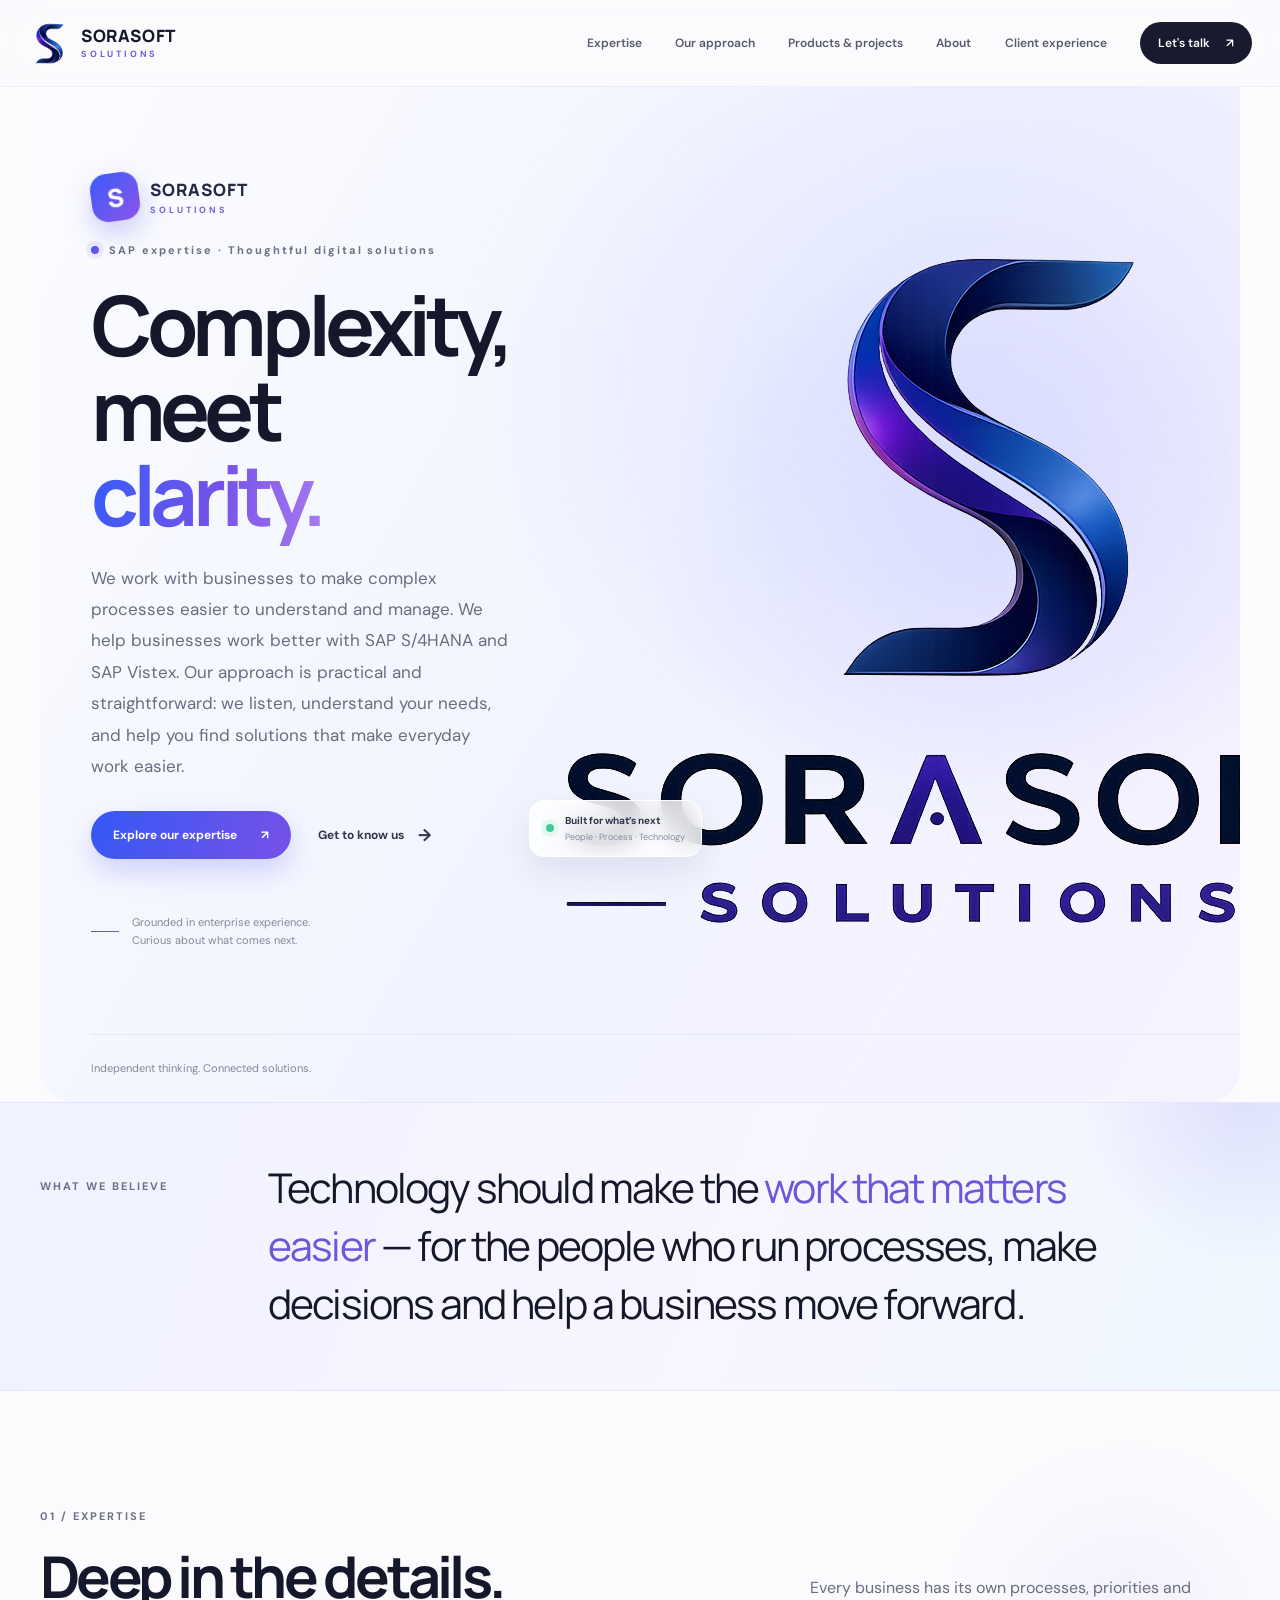
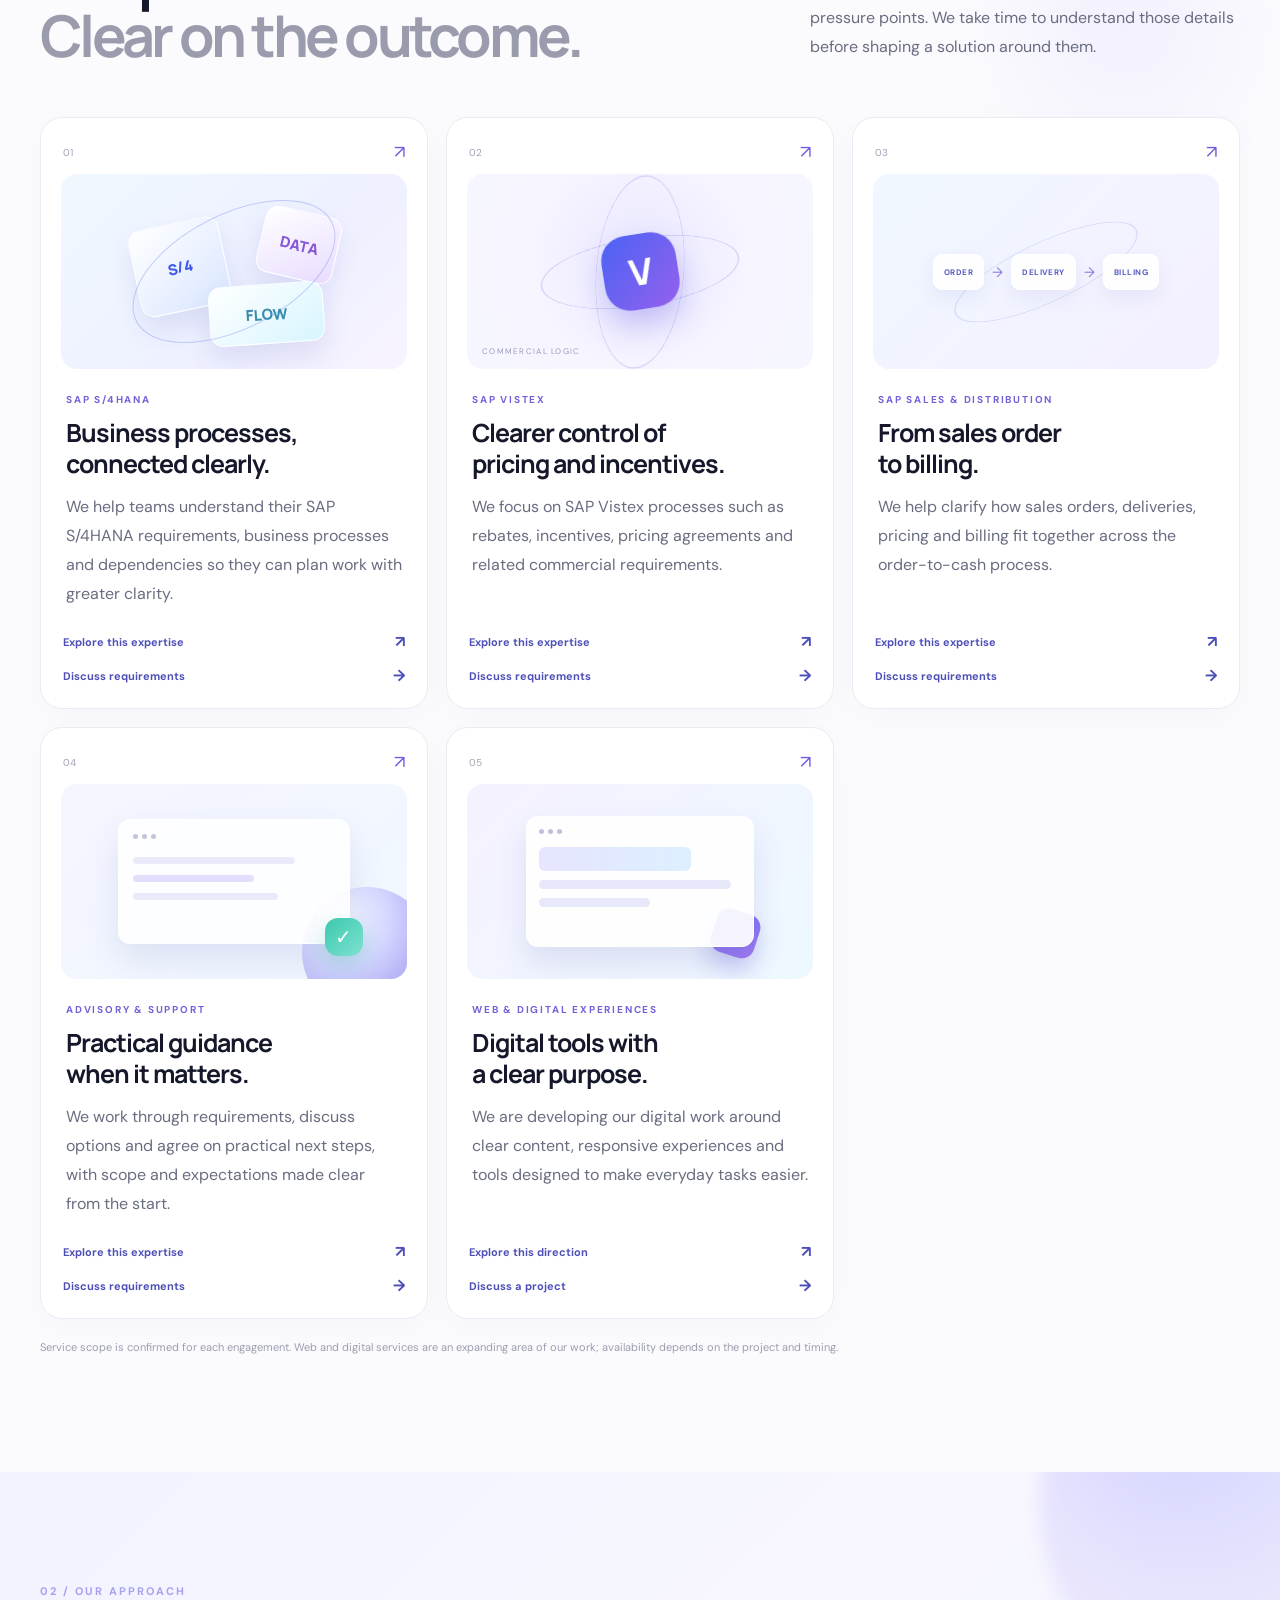
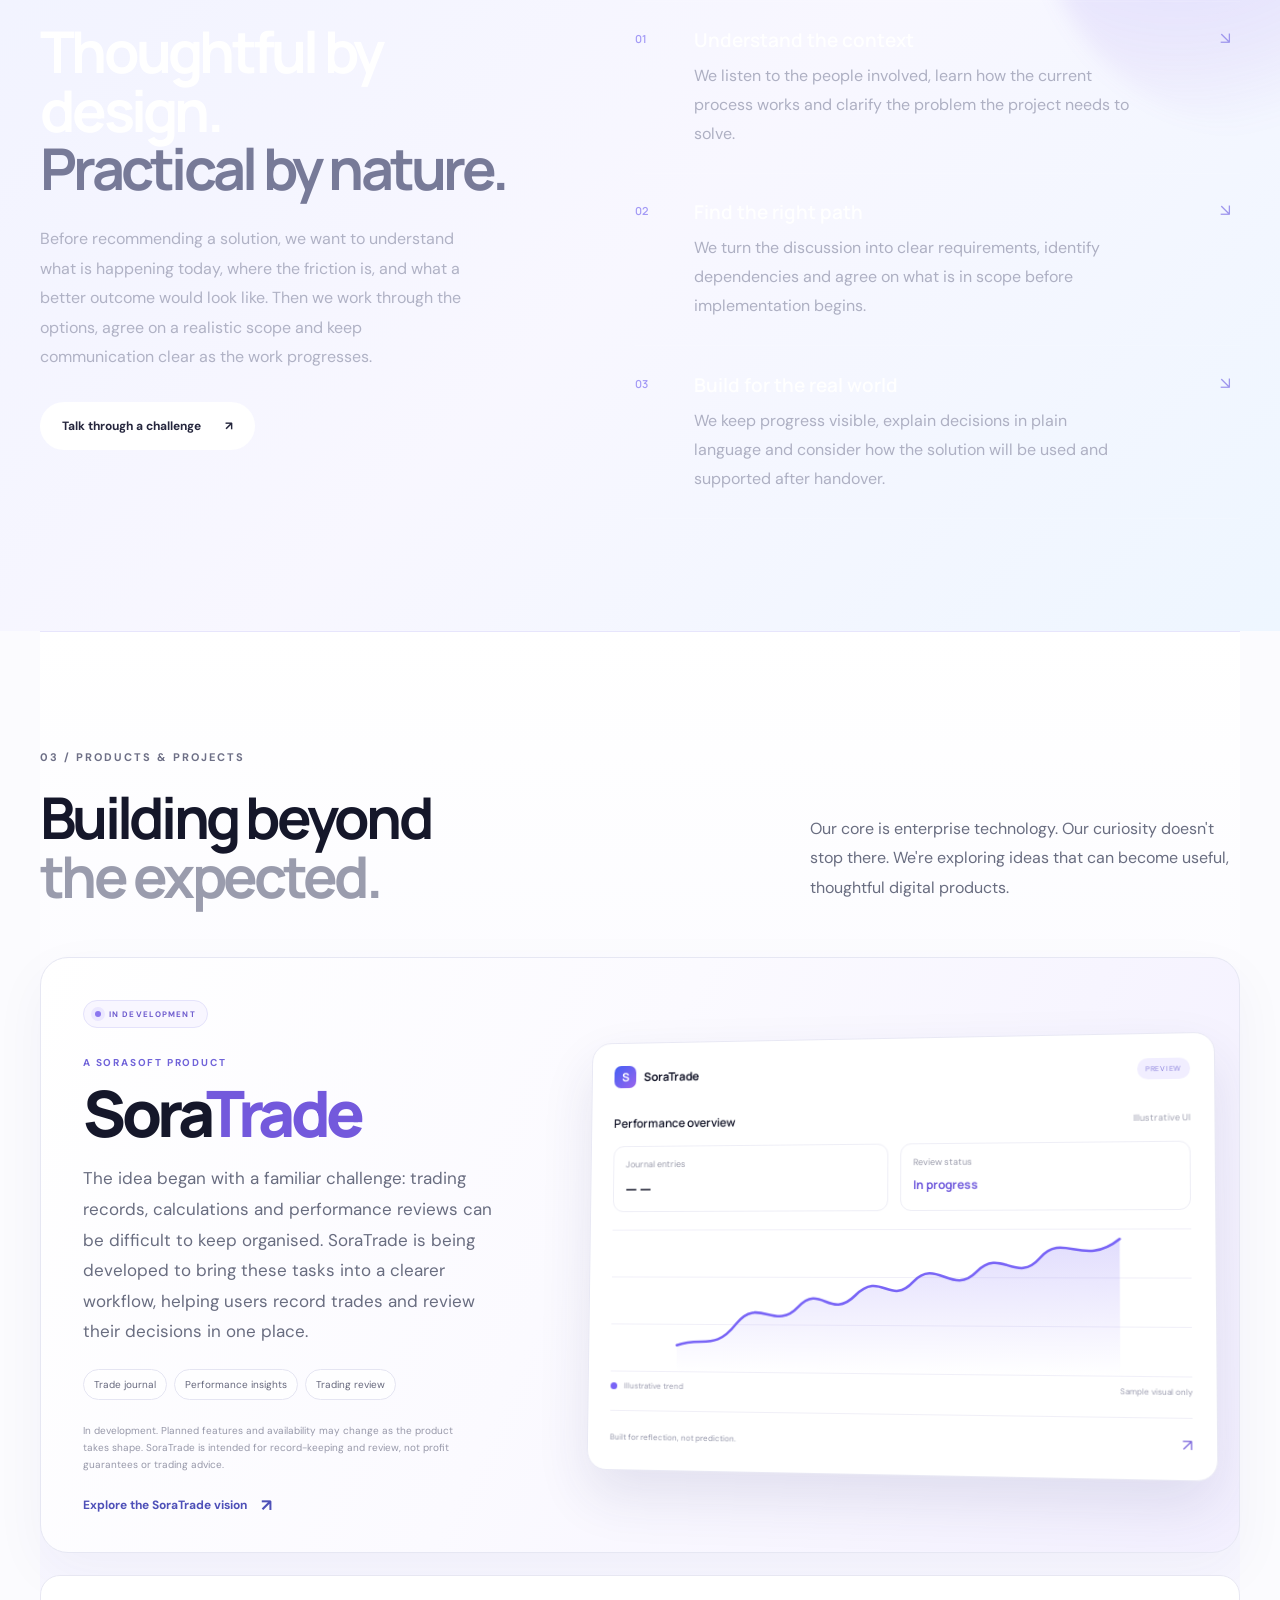
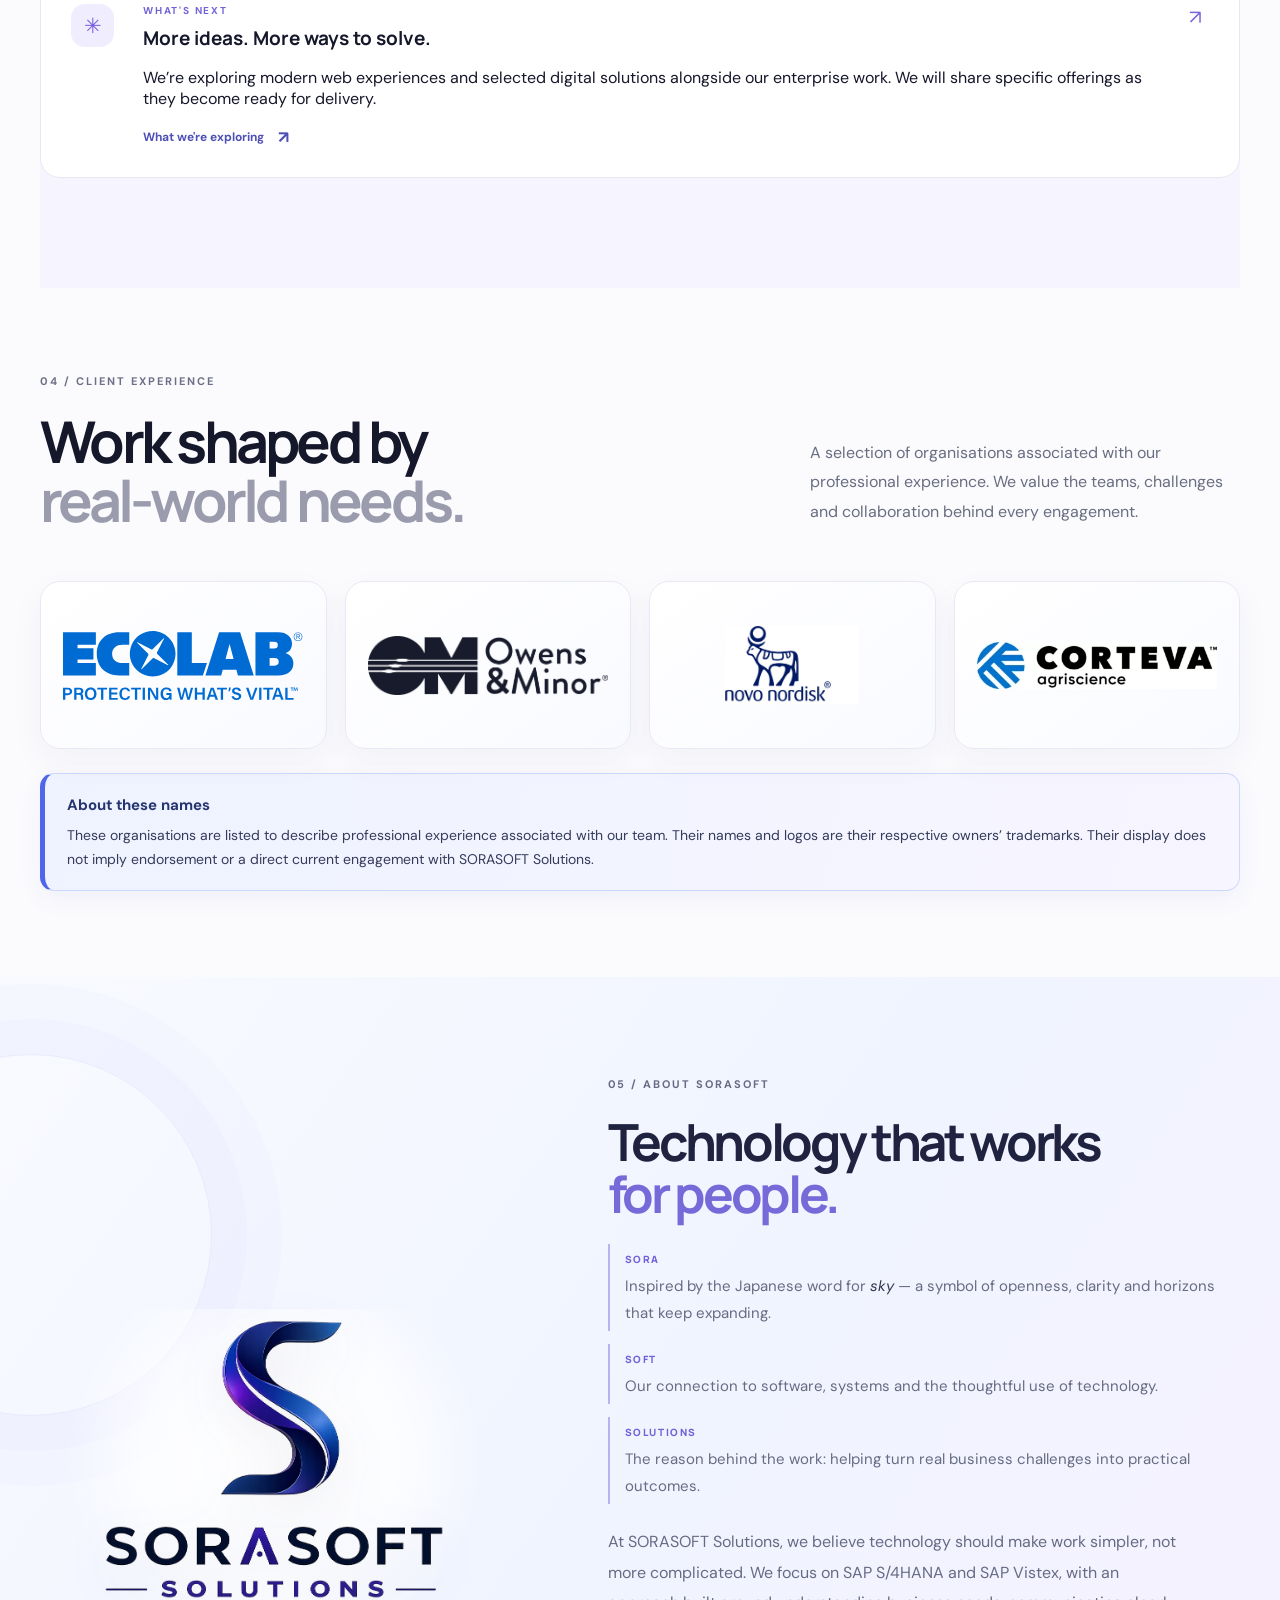
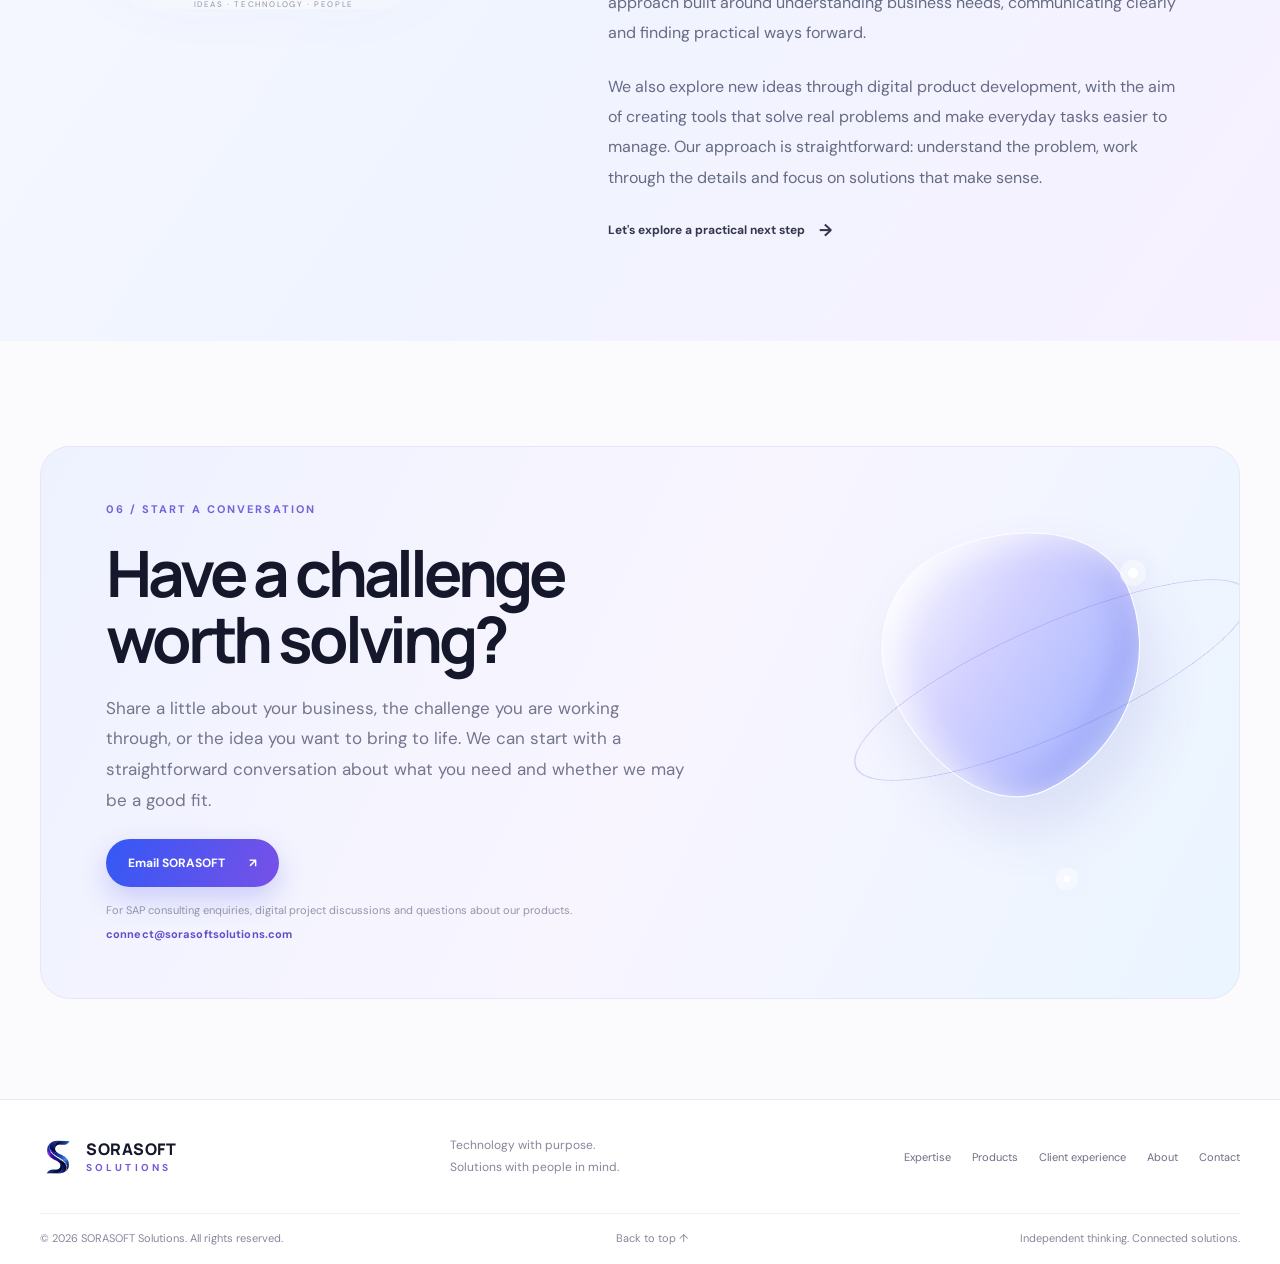
==== commit c2ae415b: "Replace hero orbit artwork with full SORASOFT logo" ====
--- a/index.html
+++ b/index.html
@@ -88,20 +88,11 @@
         </div>
       </div>
 
-      <div class="hero-art reveal" aria-label="Abstract blue and violet dimensional artwork">
-        <div class="art-glow"></div>
-        <div class="art-grid"></div>
-        <div class="orbit orbit-one"></div>
-        <div class="orbit orbit-two"></div>
-        <div class="orbit orbit-three"></div>
-        <div class="glass-disc disc-back"></div>
-        <div class="glass-disc disc-main">
-          <div class="disc-highlight"></div>
-          <img src="img/sorasoft-symbol.png" alt="SORASOFT Solutions S emblem" class="hero-symbol">
-        </div>
+      <div class="hero-art hero-art-logo reveal" aria-label="SORASOFT Solutions company logo">
+        <div class="hero-logo-halo"></div>
+        <img src="img/sorasoft-logo-full.png" alt="SORASOFT Solutions" class="hero-full-logo">
         <div class="float-chip chip-top"><span class="chip-icon">✳</span><span><b>Business logic</b><small>Made clearer</small></span></div>
         <div class="float-chip chip-bottom"><span class="chip-pulse"></span><span><b>Built for what’s next</b><small>People · Process · Technology</small></span></div>
-        <span class="art-index">S / 01</span>
       </div>
       <div class="hero-bottomline"><span>Independent thinking. Connected solutions.</span><a href="#expertise" aria-label="Scroll to expertise">Scroll to explore <span>↓</span></a></div>
     </section>
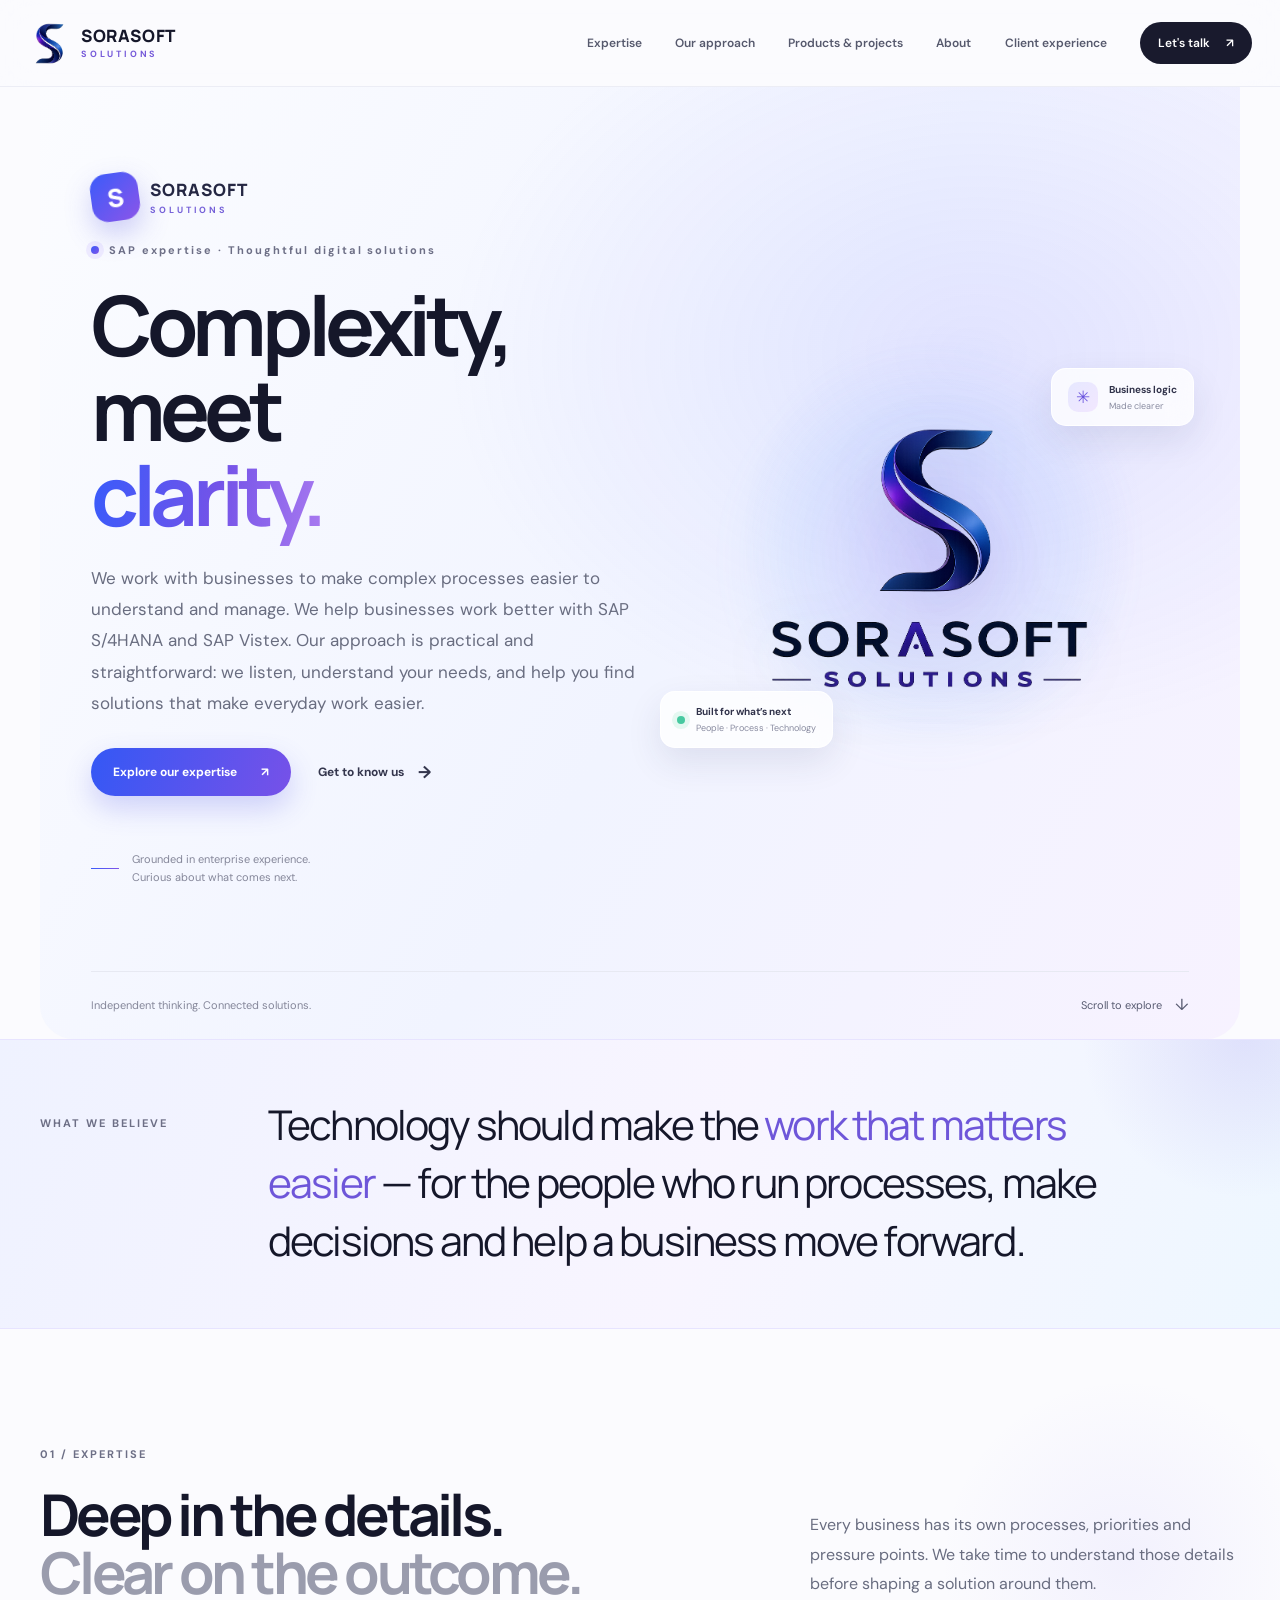
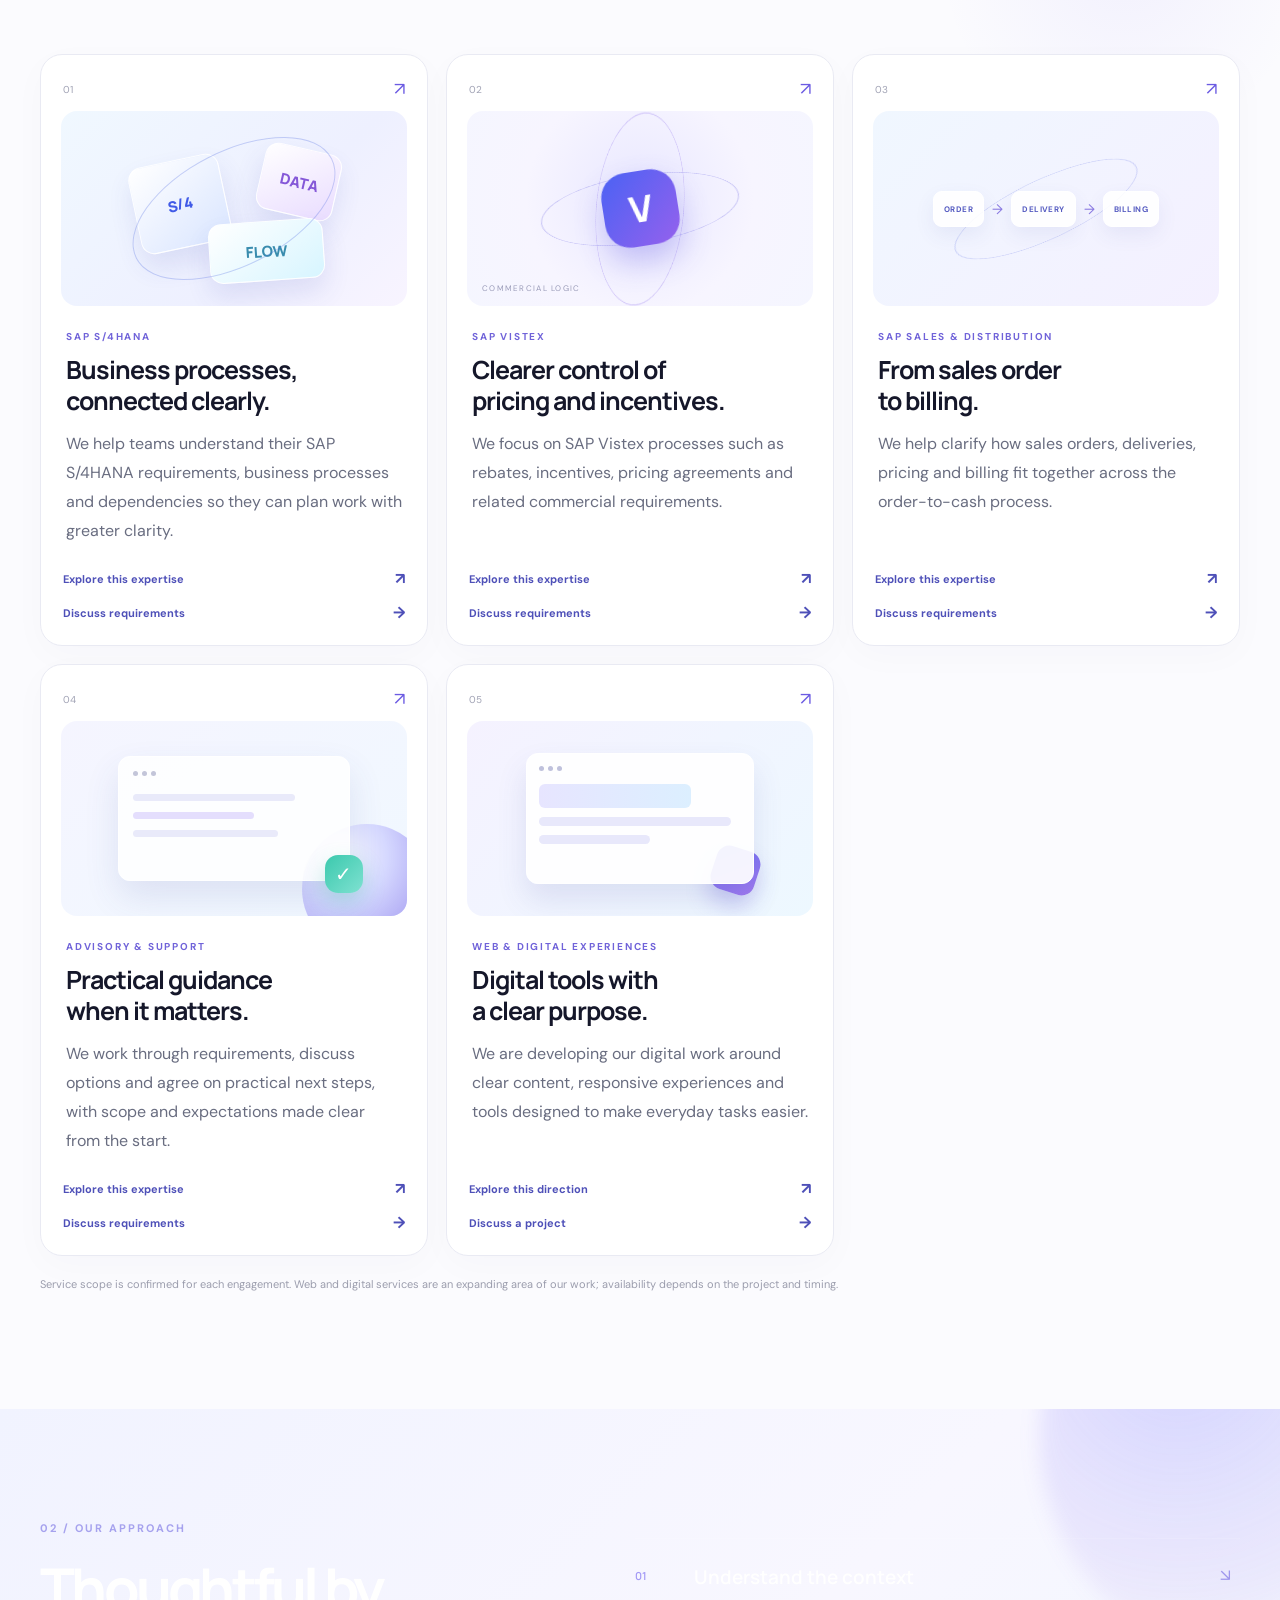
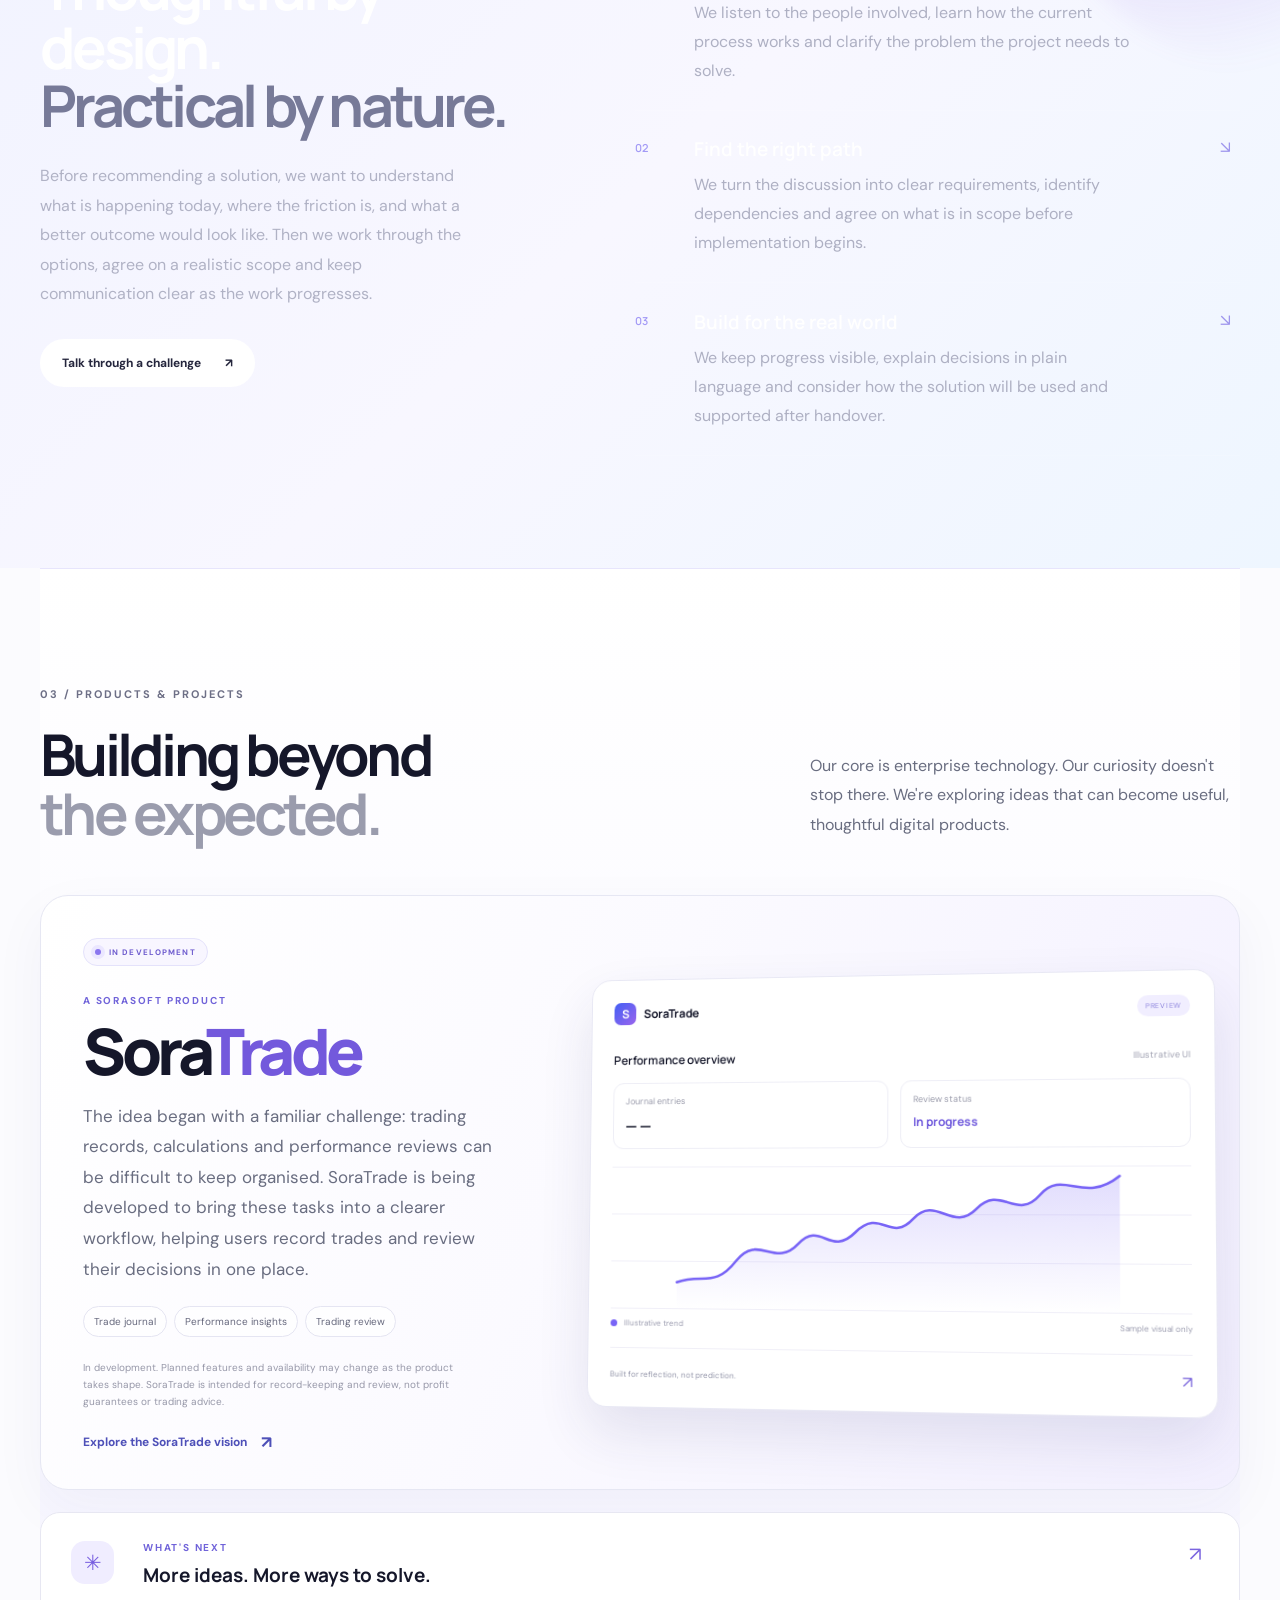
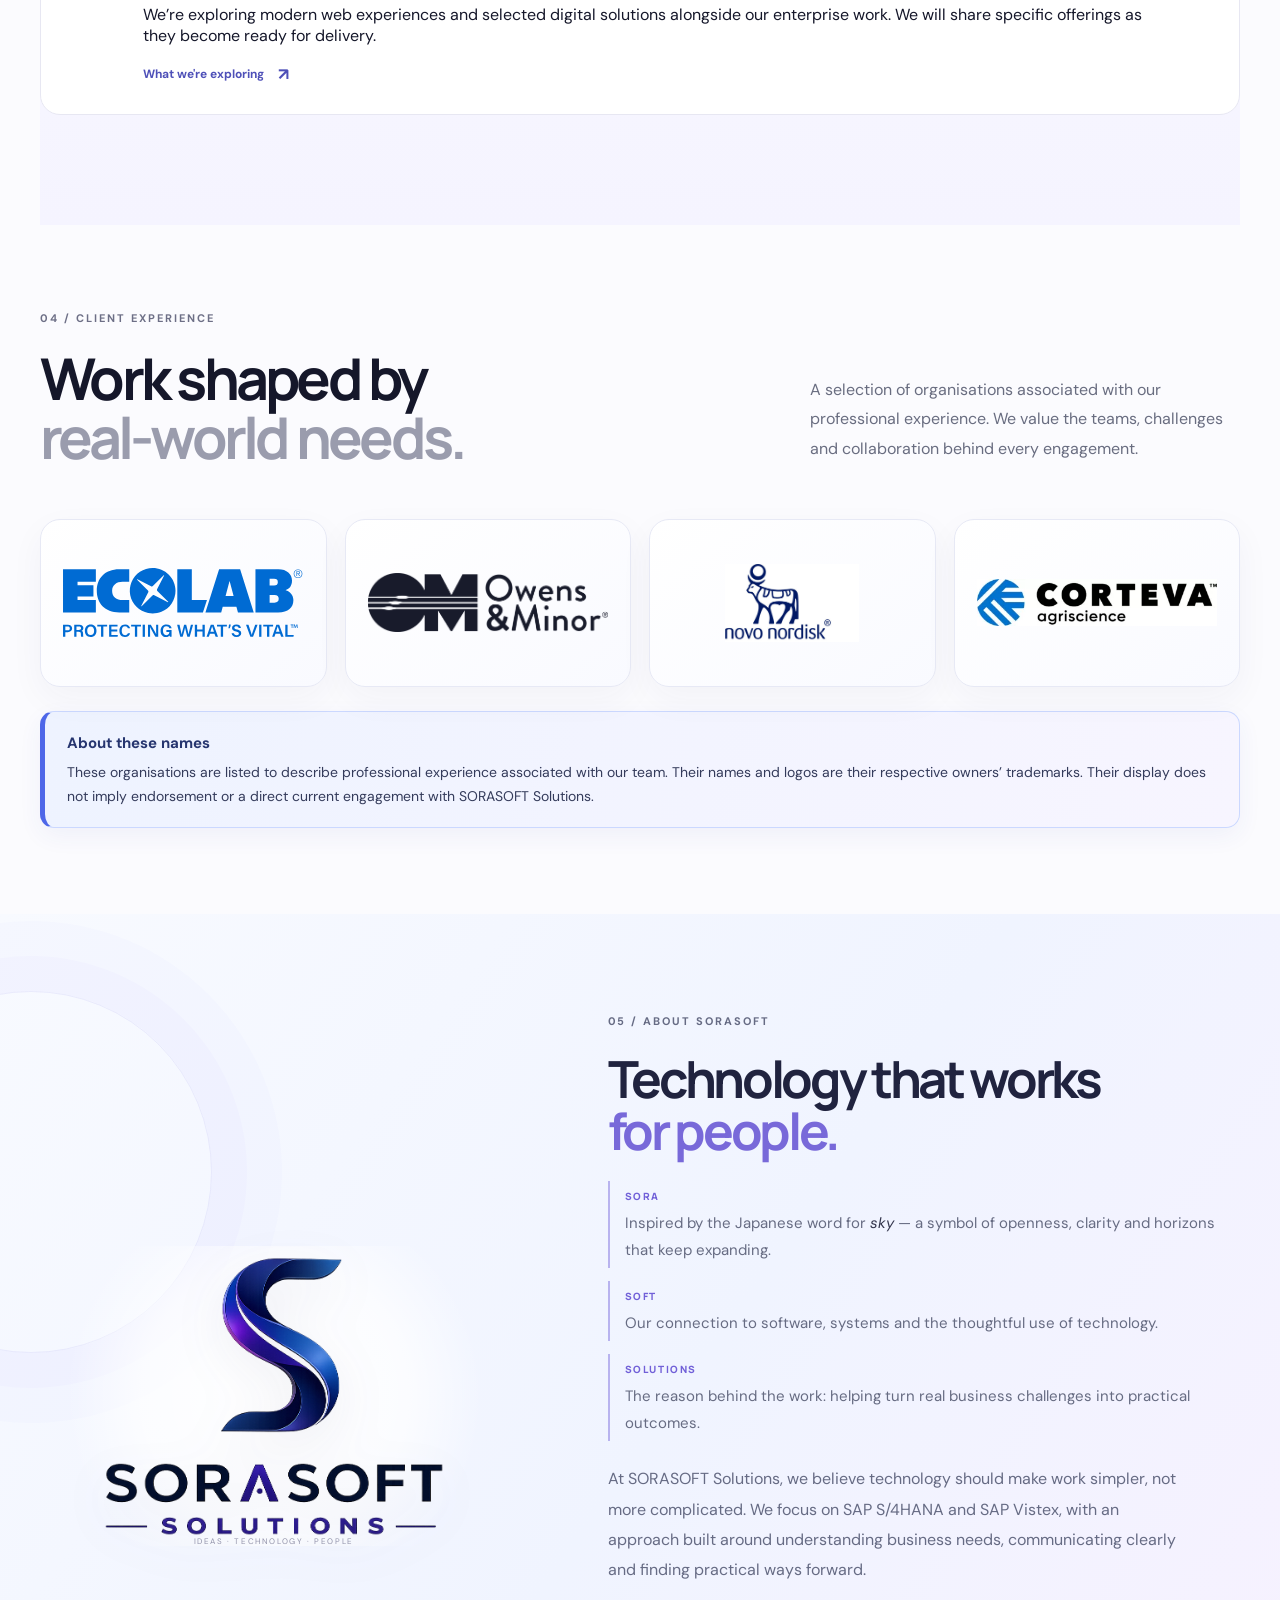
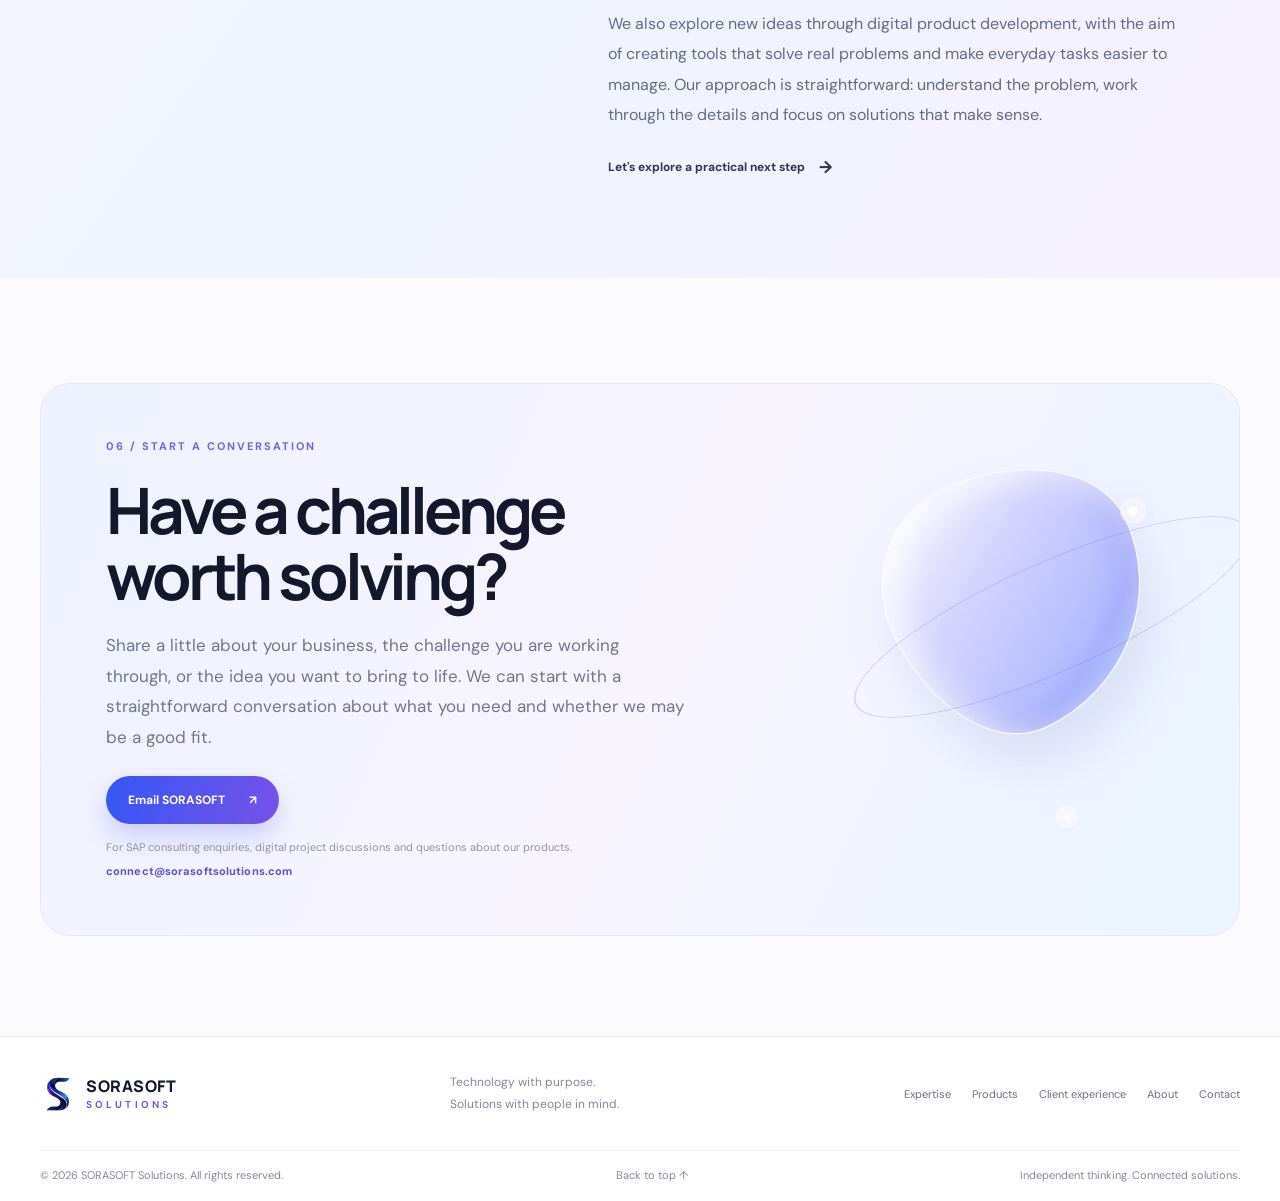
==== commit 3dbd0a77: "Improve branded search title and favicon metadata" ====
--- a/index.html
+++ b/index.html
@@ -13,9 +13,10 @@
   <meta property="og:description" content="SAP expertise today. Thoughtful digital products for tomorrow.">
   <meta property="og:type" content="website">
   <meta name="color-scheme" content="light">
-  <meta property="og:url" content="https://sorasoftsolutions.com/">
-  <link rel="canonical" href="https://sorasoftsolutions.com/">
-  <link rel="icon" type="image/png" href="img/favicon.png">
+  <meta property="og:url" content="https://www.sorasoftsolutions.com/">
+  <link rel="canonical" href="https://www.sorasoftsolutions.com/">
+  <link rel="icon" type="image/png" sizes="256x256" href="https://www.sorasoftsolutions.com/img/favicon.png">
+  <link rel="apple-touch-icon" href="https://www.sorasoftsolutions.com/img/favicon.png">
   <link rel="preconnect" href="https://fonts.googleapis.com">
   <link rel="preconnect" href="https://fonts.gstatic.com" crossorigin>
   <link href="https://fonts.googleapis.com/css2?family=DM+Sans:wght@400;500;600;700&family=Manrope:wght@400;500;600;700;800&display=swap" rel="stylesheet">
@@ -24,7 +25,7 @@
   {
     "@context": "https://schema.org",
     "@type": "WebSite",
-    "url": "https://sorasoftsolutions.com/",
+    "url": "https://www.sorasoftsolutions.com/",
     "name": "SORASOFT Solutions",
     "alternateName": ["Sora Soft Solutions", "sorasoftsolutions", "sorasoftsolutions.com"]
   }
@@ -35,8 +36,8 @@
     "@type": "Organization",
     "name": "SORASOFT Solutions",
     "alternateName": "Sora Soft Solutions",
-    "url": "https://sorasoftsolutions.com/",
-    "logo": "https://sorasoftsolutions.com/img/sorasoft-logo-full.png",
+    "url": "https://www.sorasoftsolutions.com/",
+    "logo": "https://www.sorasoftsolutions.com/img/sorasoft-logo-full.png",
     "email": "connect@sorasoftsolutions.com",
     "description": "Technology consulting focused on SAP S/4HANA, SAP Vistex, SAP Sales and Distribution, and selected digital experiences."
   }
--- a/style.css
+++ b/style.css
@@ -269,3 +269,12 @@
 .client-note p{margin:0}
 @media(max-width:900px){.client-grid{grid-template-columns:repeat(2,minmax(0,1fr))}}
 @media(max-width:760px){.client-grid{gap:12px}.client-card{min-height:132px;padding:18px 12px}.client-logo{height:64px}.client-note{font-size:13px;padding:16px}.client-note strong{font-size:14px}.about-section{padding-top:72px;padding-bottom:72px}.clients-section{padding-top:70px;padding-bottom:70px}}
+
+
+/* Hero refinement: show the full SORASOFT logo instead of the orbit/globe artwork. */
+.hero-art-logo{perspective:none;isolation:isolate;overflow:visible}
+.hero-art-logo .hero-logo-halo{position:absolute;width:78%;max-width:430px;aspect-ratio:1;border-radius:50%;background:radial-gradient(circle,rgba(126,111,244,.16),rgba(112,183,255,.08) 48%,transparent 72%);filter:blur(12px);z-index:-1}
+.hero-full-logo{display:block;position:relative;z-index:2;width:min(88%,470px);height:auto;max-height:280px;object-fit:contain;filter:drop-shadow(0 18px 28px rgba(57,65,145,.10))}
+.hero-art-logo .chip-top{top:12%;right:-1%}
+.hero-art-logo .chip-bottom{bottom:12%;left:-2%}
+@media(max-width:700px){.hero-art-logo{min-height:350px}.hero-full-logo{width:min(90%,420px);max-height:220px}.hero-art-logo .chip-top{top:4%;right:0}.hero-art-logo .chip-bottom{bottom:4%;left:0}}
